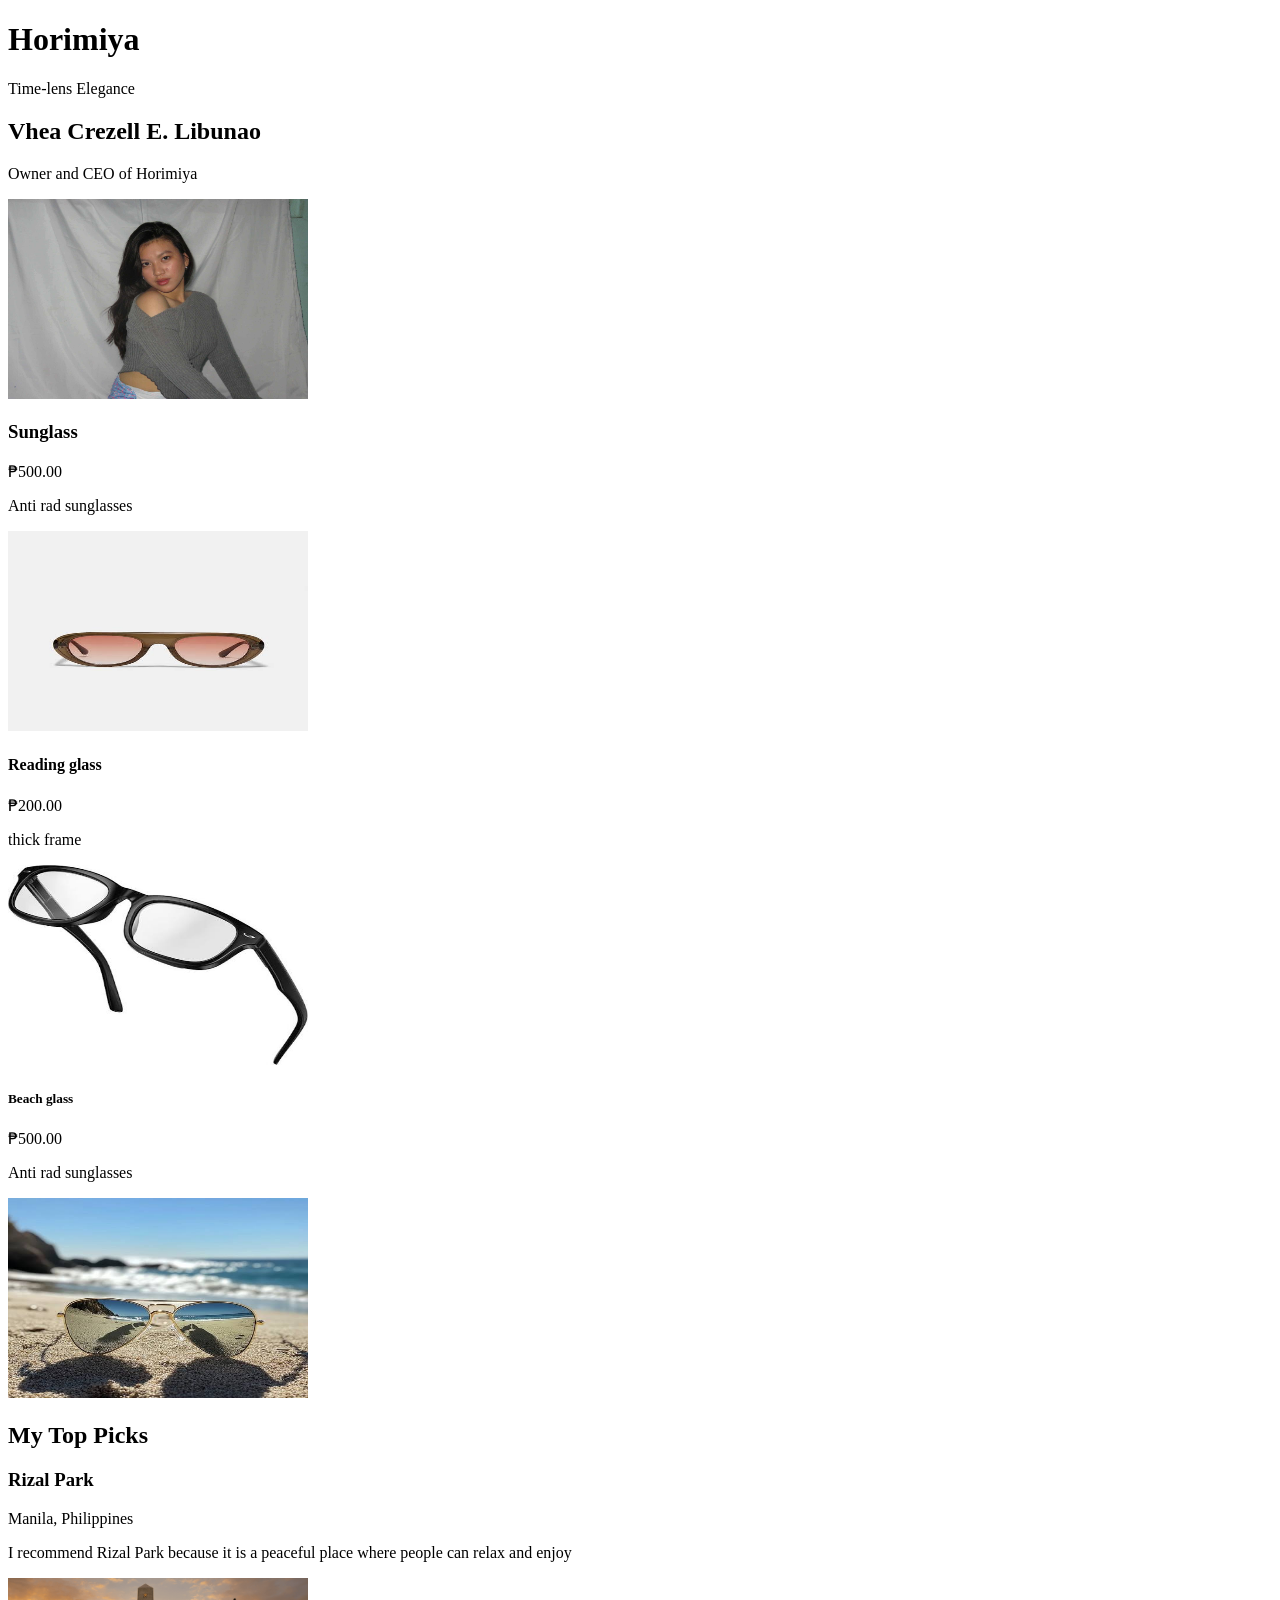
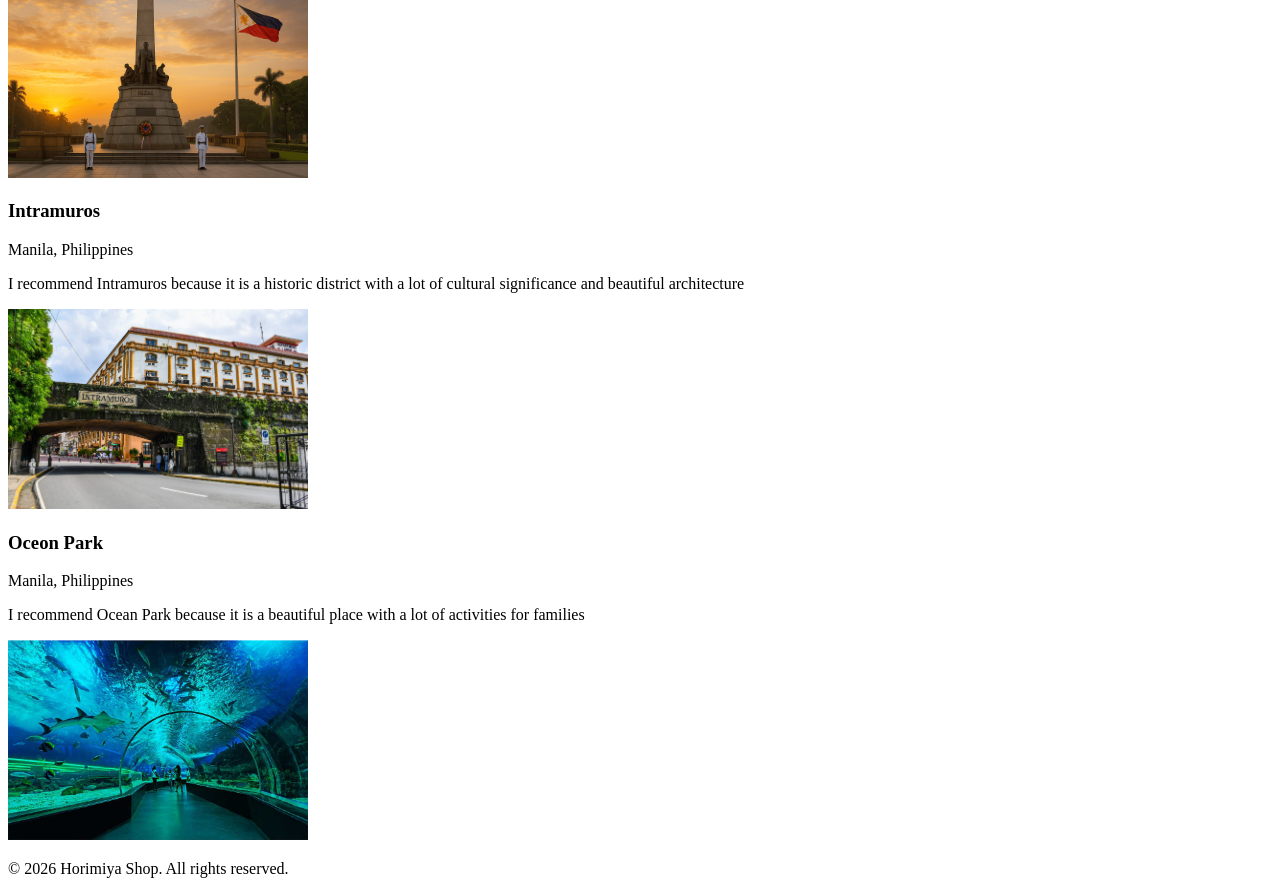
==== index.html @ c6d1206f "Add starter home page" ====
<!DOCTYPE html>
<html lang="en">
<head>
    <meta charset="UTF-8">
    <meta name="viewport" content="width=S, initial-scale=1.0">
    <title>Horimiya Shop</title>
</head>
<body>

<!----------Home---------->
<h1>Horimiya</h1>
<p>Time-lens Elegance</p>

<section>
    <h2>Vhea Crezell E. Libunao</h2>
    <p>Owner and CEO of Horimiya</p>
    <img src="VHEA.jfif" alt="Vhea Crezell E. Libunao" width="300" height="200">
</section>

<!----------Products---------->
<article>
    <h3>Sunglass</h3>
    <p>₱500.00</p>
    <p>Anti rad sunglasses</p>
    <img src="Resin round.jfif" alt="Sunglass" width="300" height="200">
</article>

<article>
    <h4>Reading glass</h4>
    <p>₱200.00</p>
    <p>thick frame</p>
    <img src="Zoom.jfif" alt="Sunglass" width="300" height="200">
</article>

<article>
    <h5>Beach glass</h5>
    <p>₱500.00</p>
    <p>Anti rad sunglasses</p>
    <img src="blue water.jfif" alt="Sunglass" width="300" height="200">
</article>

</body>
</html>

<!----------Recommended Places---------->
<h2>My Top Picks</h2>

<article>
    <h3>Rizal Park</h3>
    <p>Manila, Philippines</p>
    <p>I recommend Rizal Park because it is a peaceful place where people can relax and enjoy</p>
    <img src="rizal park.png" alt="Rizal Park in Manila" width="300" height="200">
 </article>

 <article>
    <h3>Intramuros</h3>
    <p>Manila, Philippines</p>
    <p>I recommend Intramuros because it is a historic district with a lot of cultural significance and beautiful architecture</p>
    <img src="intramuros.jpg" alt="Intramuros in Manila" width="300" height="200">

 </article>
    <h3>Oceon Park</h3>
     <p>Manila, Philippines</p>
     <p> I recommend Ocean Park because it is a beautiful place with a lot of activities for families</p>
     <img src="Manila-Ocean.jpg" alt="Oceon Park in Manila" width="300" height="200">

</article>


</main>


<footer>
    <p>&copy; 2026 Horimiya Shop. All rights reserved.</p>
</footer>
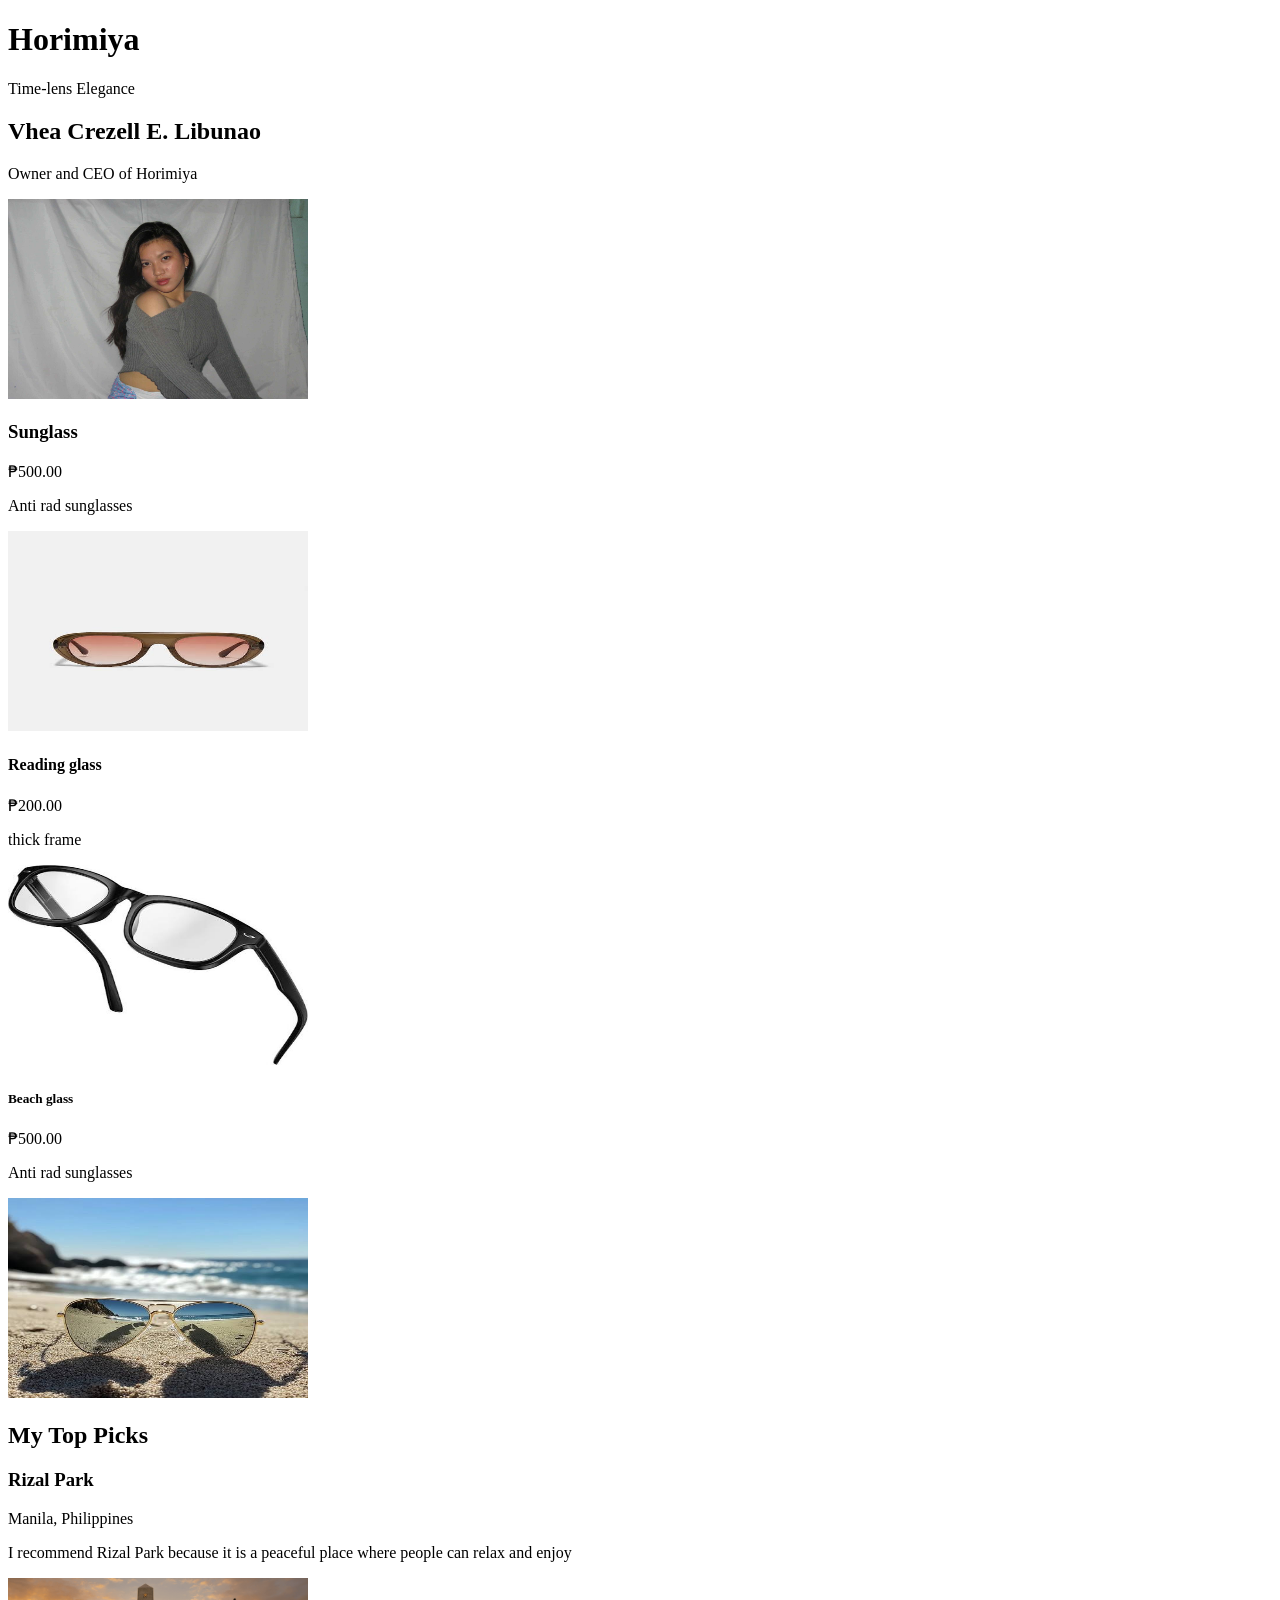
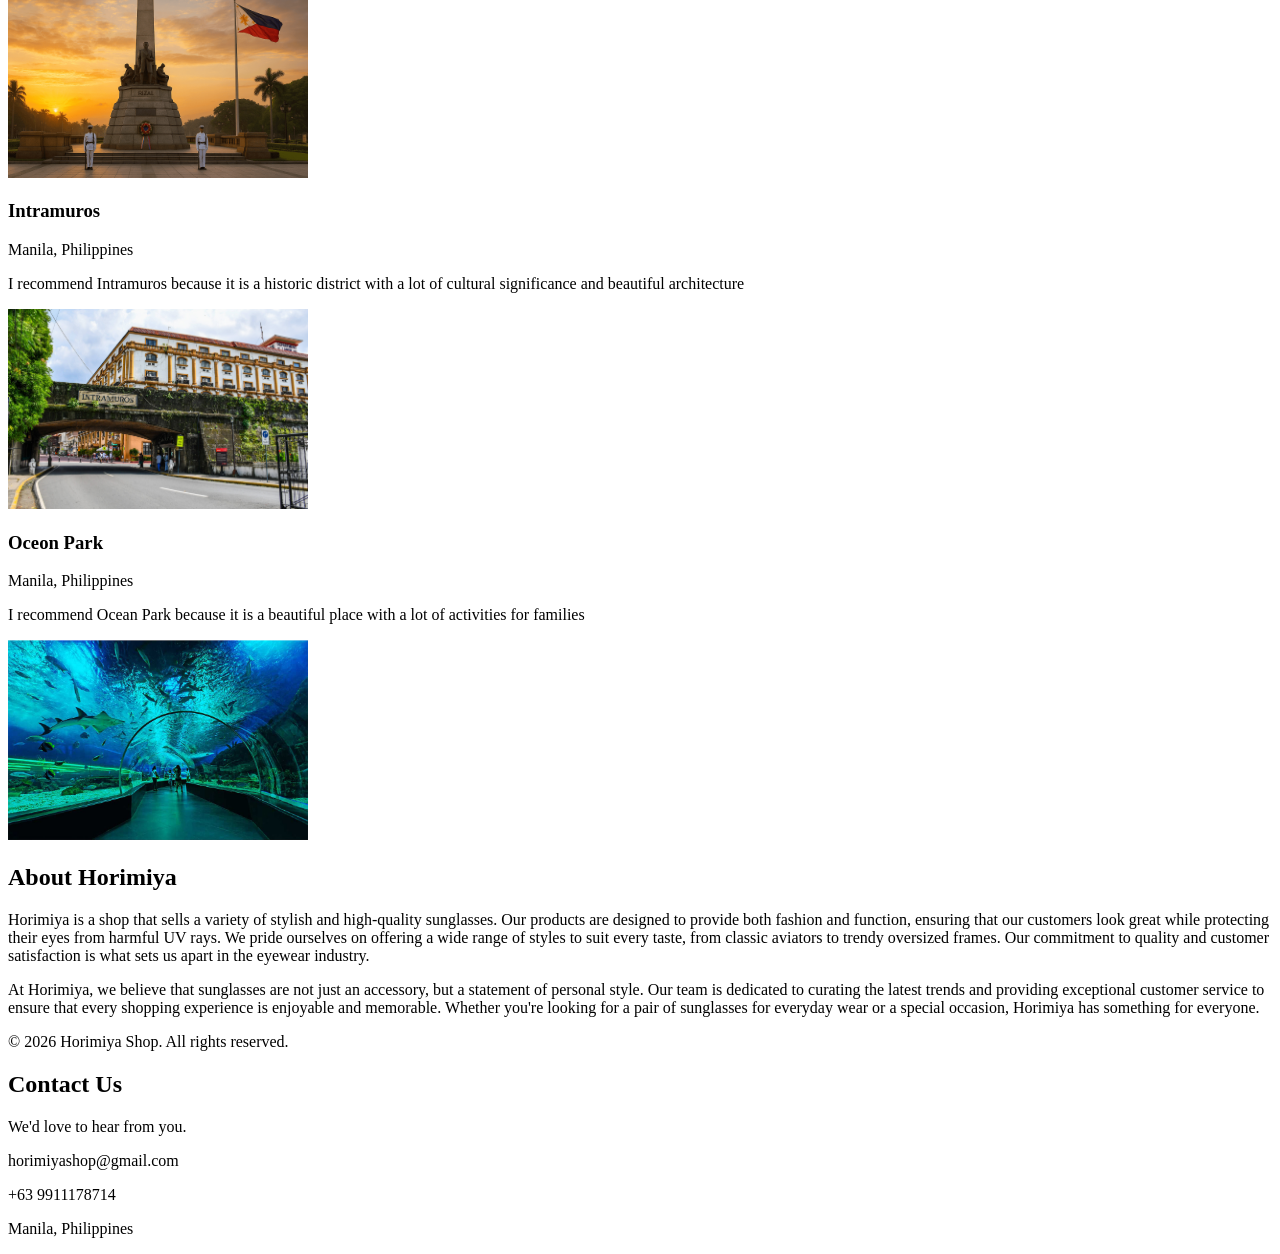
==== commit 18d96b31: "Add starter home page" ====
--- a/index.html
+++ b/index.html
@@ -42,7 +42,7 @@
 </body>
 </html>
 
-<!----------Recommended Places---------->
+ <!----------Recommended Places---------->
 <h2>My Top Picks</h2>
 
 <article>
@@ -63,13 +63,70 @@
      <p>Manila, Philippines</p>
      <p> I recommend Ocean Park because it is a beautiful place with a lot of activities for families</p>
      <img src="Manila-Ocean.jpg" alt="Oceon Park in Manila" width="300" height="200">
-
-</article>
+ </article>
 
 
-</main>
+</body>
+</html>
 
 
-<footer>
-    <p>&copy; 2026 Horimiya Shop. All rights reserved.</p>
-</footer>+<!---------Contact--------->
+ <h2>About Horimiya</h2>
+
+ <article>
+         
+         <p>
+              Horimiya is a shop that sells a variety of stylish and high-quality sunglasses. Our products are designed to provide both fashion and function, ensuring that our customers look great while protecting their eyes from harmful UV rays. 
+              We pride ourselves on offering a wide range of styles to suit every taste, from classic aviators to trendy oversized frames. Our commitment to quality and customer satisfaction is what sets us apart in the eyewear industry.
+         </p>
+
+          <p>
+                At Horimiya, we believe that sunglasses are not just an accessory, but a statement of personal style. 
+                Our team is dedicated to curating the latest trends and providing exceptional customer service to ensure that every shopping experience is enjoyable and memorable. 
+                Whether you're looking for a pair of sunglasses for everyday wear or a special occasion, Horimiya has something for everyone.
+          </p>
+            
+         </section>
+
+
+     </main>
+
+      <footer>
+          <p>&copy; 2026 Horimiya Shop. All rights reserved.</p>
+      </footer>
+
+</body>
+</html> 
+
+
+ <!---------Contact---------->
+ <section class="contact" id="contact">
+
+<h2>Contact Us</h2>
+
+<p>
+    We'd love to hear from you.
+</p>
+
+<div class="contact-info">
+
+    <p>
+        <i class="fa-solid fa-envelope"></i>
+        horimiyashop@gmail.com
+    </p>
+
+    <p>
+        <i class="fa-solid fa-phone"></i>
+        +63 9911178714
+    </p>
+
+    <p>
+        <i class="fa-solid fa-location-dot"></i>
+        Manila, Philippines
+    </p>
+
+</div>
+
+</section>
+
+      
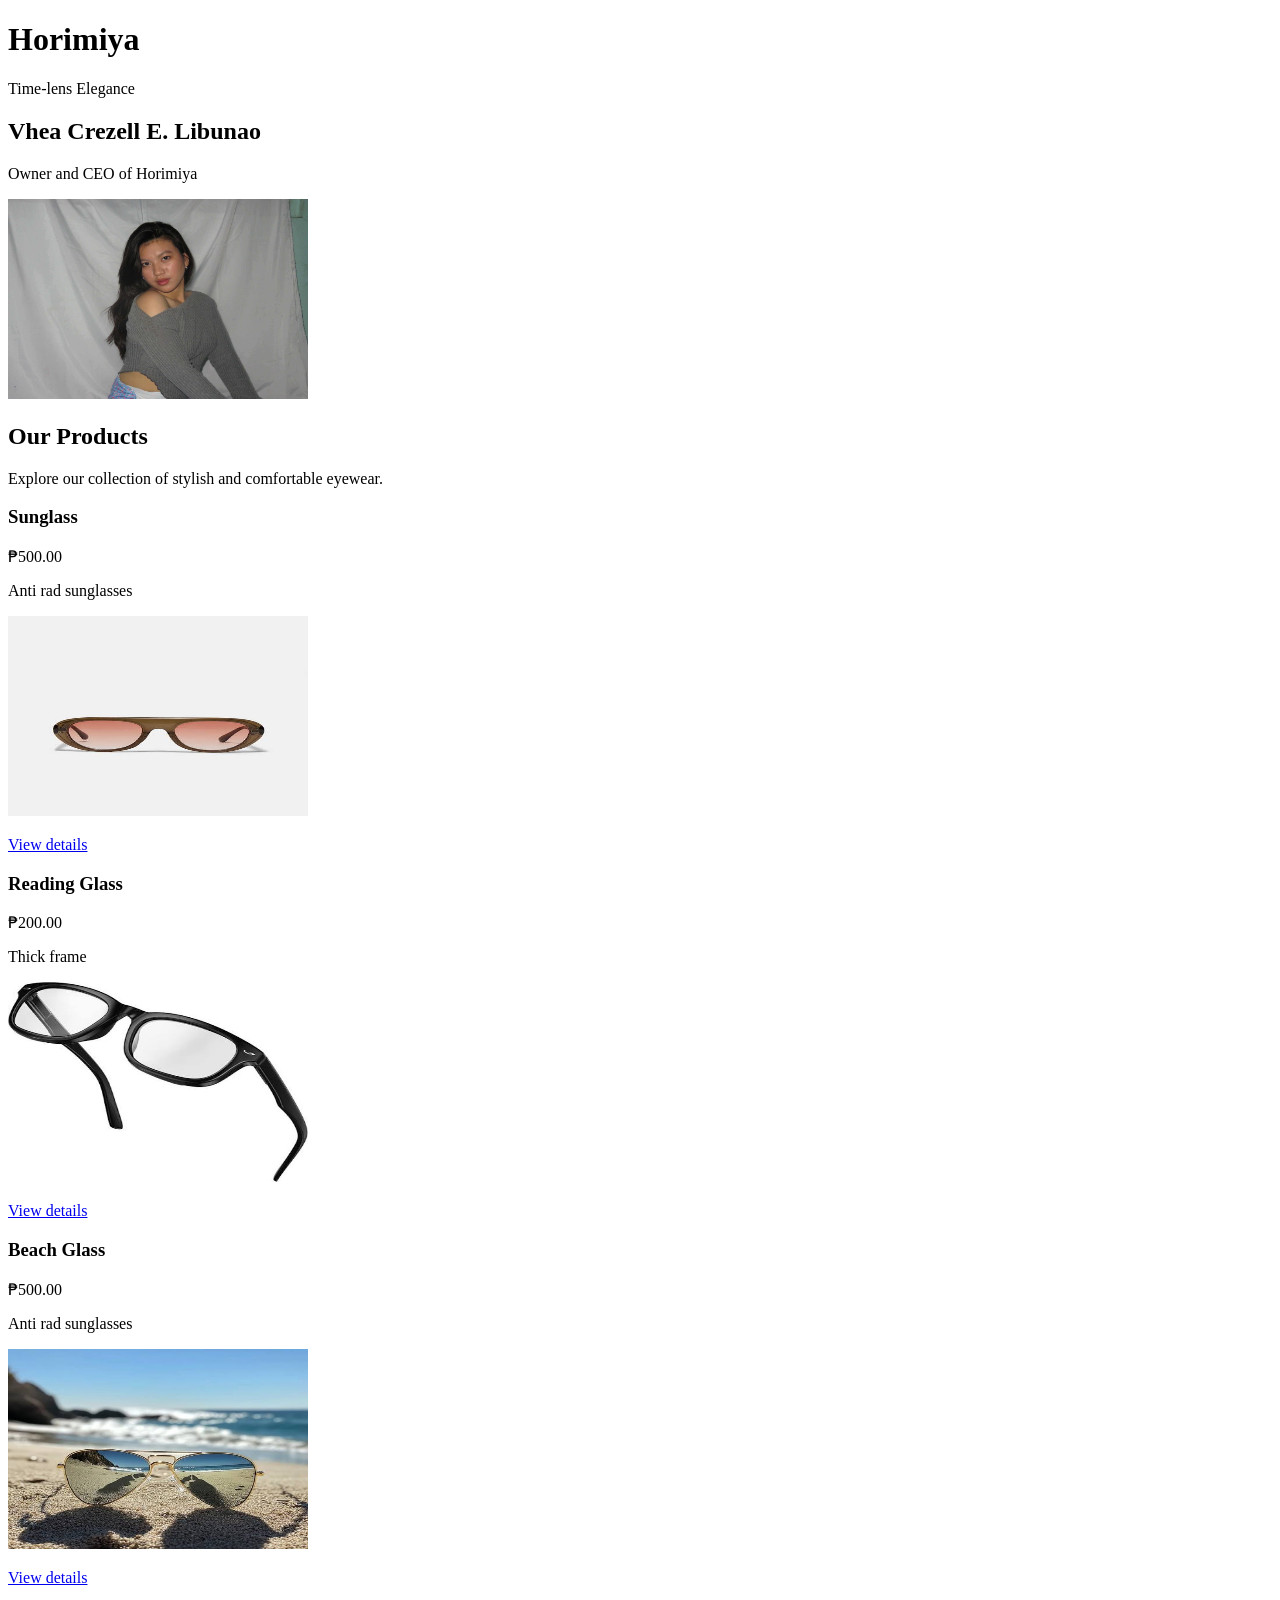
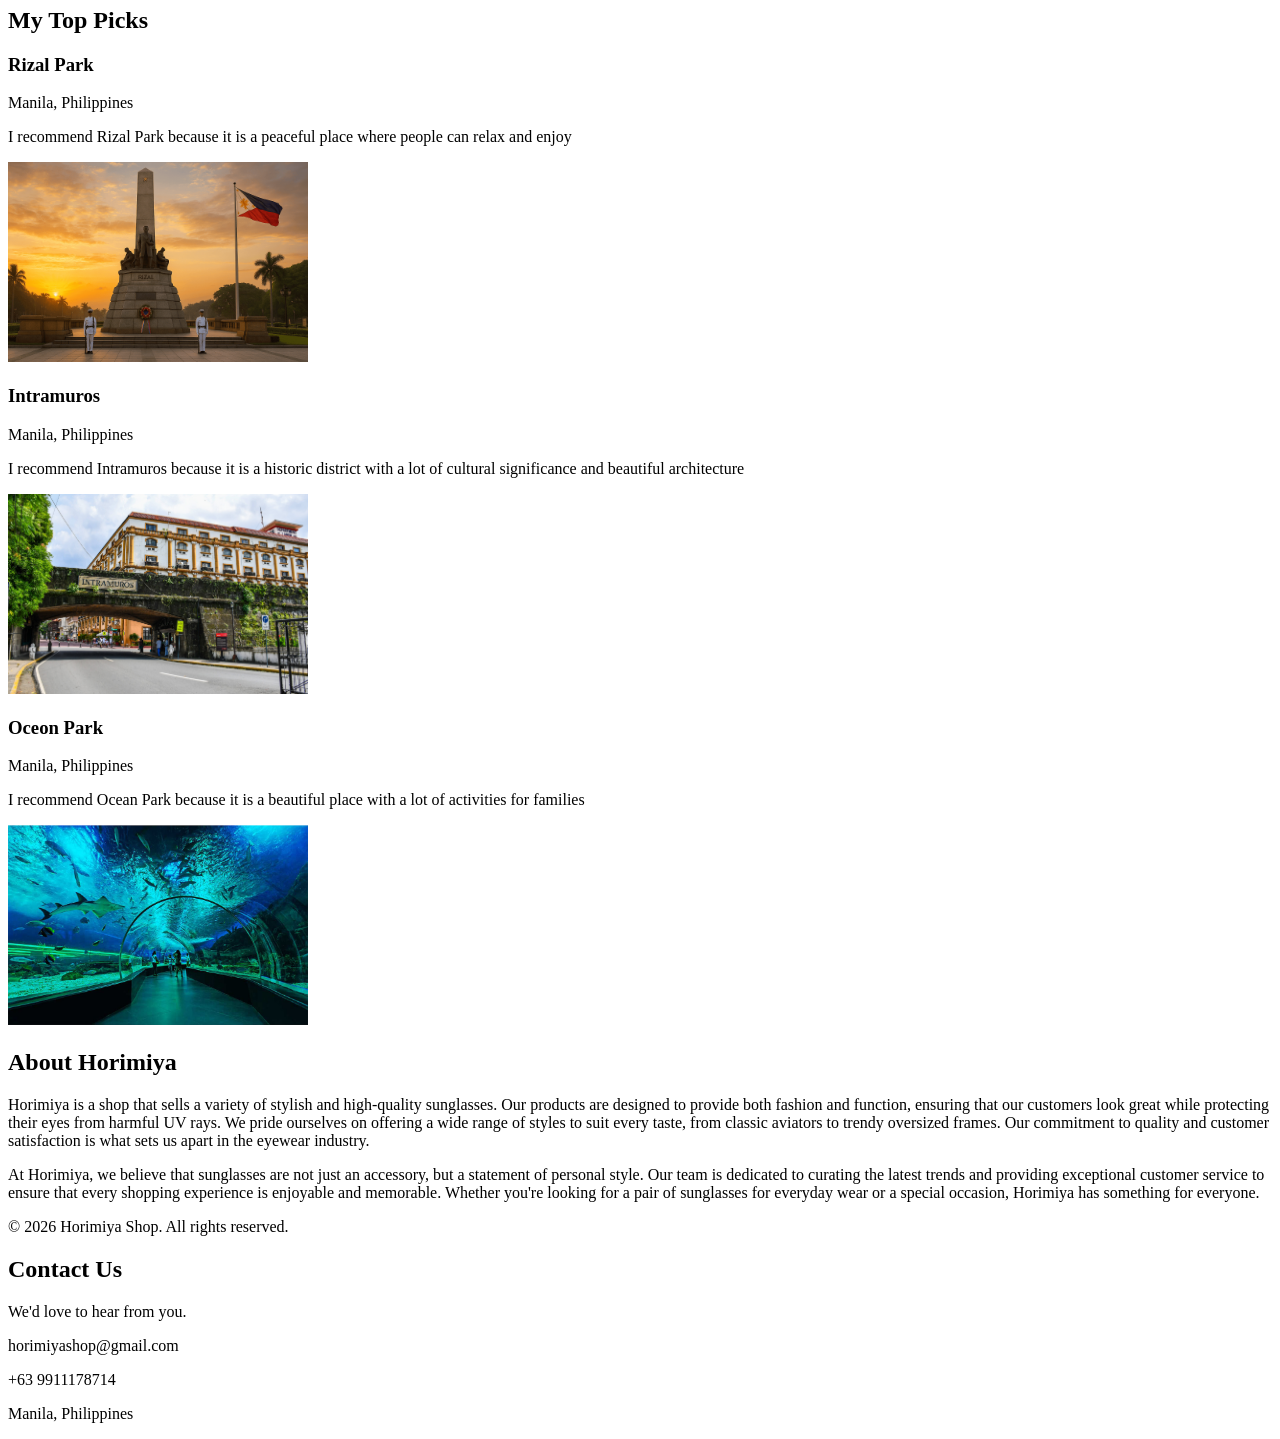
==== commit ab2b665e: "Add starter home page" ====
--- a/index.html
+++ b/index.html
@@ -17,30 +17,85 @@
     <img src="VHEA.jfif" alt="Vhea Crezell E. Libunao" width="300" height="200">
 </section>
 
-<!----------Products---------->
-<article>
-    <h3>Sunglass</h3>
-    <p>₱500.00</p>
-    <p>Anti rad sunglasses</p>
-    <img src="Resin round.jfif" alt="Sunglass" width="300" height="200">
-</article>
+<!---------- Products ---------->
+<section>
 
-<article>
-    <h4>Reading glass</h4>
-    <p>₱200.00</p>
-    <p>thick frame</p>
-    <img src="Zoom.jfif" alt="Sunglass" width="300" height="200">
-</article>
+    <h2>Our Products</h2>
 
-<article>
-    <h5>Beach glass</h5>
-    <p>₱500.00</p>
-    <p>Anti rad sunglasses</p>
-    <img src="blue water.jfif" alt="Sunglass" width="300" height="200">
-</article>
+    <p>
+        Explore our collection of stylish and comfortable eyewear.
+    </p>
 
-</body>
-</html>
+
+    <!---------- Sunglass ---------->
+    <article>
+
+        <h3>Sunglass</h3>
+
+        <p>₱500.00</p>
+
+        <p>
+            Anti rad sunglasses
+        </p>
+
+        <img src="Resin round.jfif"
+             alt="Sunglass"
+             width="300"
+             height="200">
+
+        <p>
+            <a href="products/sunglass.html">View details</a>
+        </p>
+
+    </article>
+
+
+    <!---------- Reading Glass ---------->
+    <article>
+
+        <h3>Reading Glass</h3>
+
+        <p>₱200.00</p>
+
+        <p>
+            Thick frame
+        </p>
+
+        <img src="Zoom.jfif"
+             alt="Reading glass"
+             width="300"
+             height="200">
+
+        <p>
+            <a href="products/reading-glass.html">View details</a>
+        </p>
+
+    </article>
+
+
+    <!---------- Beach Glass ---------->
+    <article>
+
+        <h3>Beach Glass</h3>
+
+        <p>₱500.00</p>
+
+        <p>
+            Anti rad sunglasses
+        </p>
+
+        <img src="blue water.jfif"
+             alt="Beach glass"
+             width="300"
+             height="200">
+
+        <p>
+            <a href="products/beach-glass.html">View details</a>
+        </p>
+
+    </article>
+
+</section>
 
  <!----------Recommended Places---------->
 <h2>My Top Picks</h2>
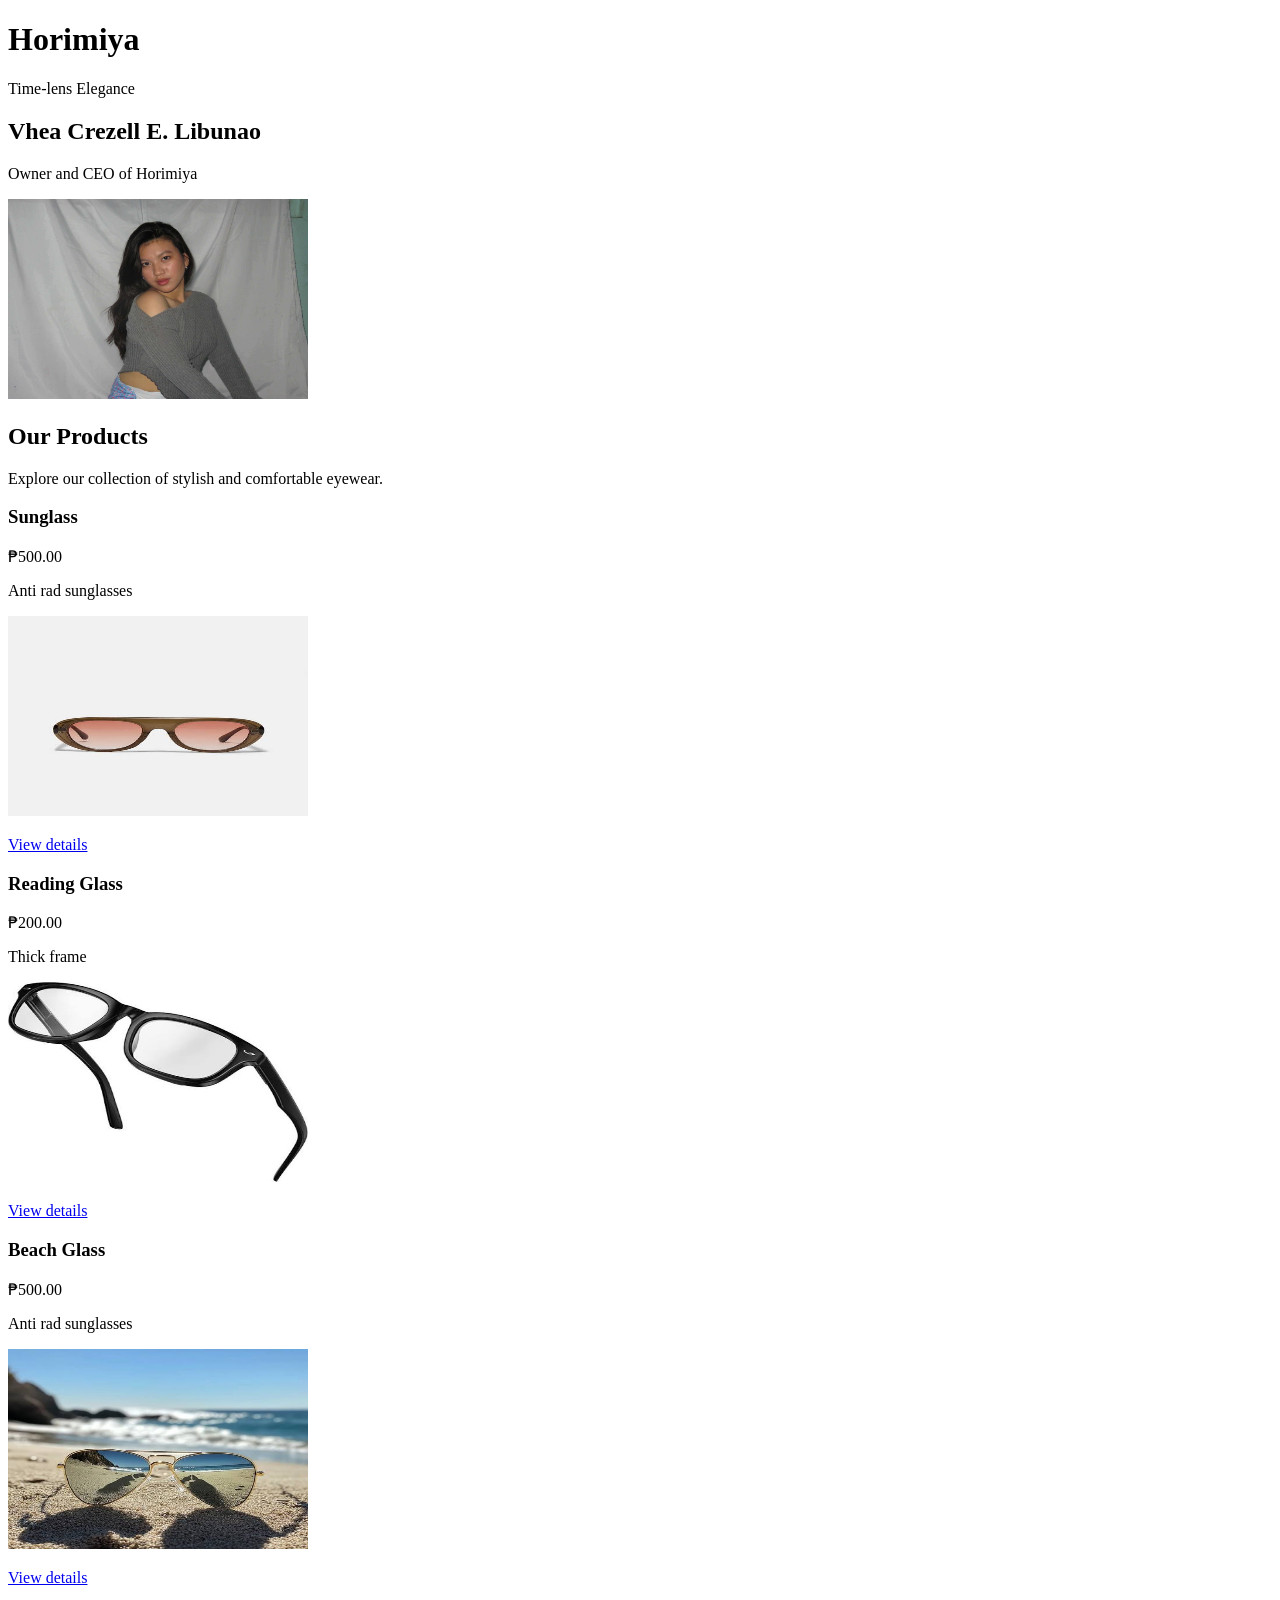
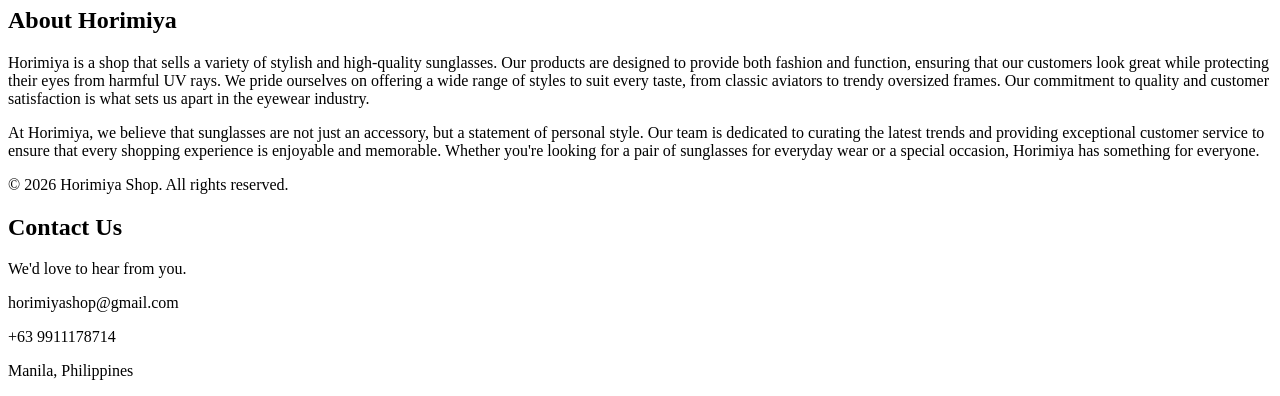
==== commit d2d276d5: "Add starter home page" ====
--- a/index.html
+++ b/index.html
@@ -97,34 +97,6 @@
 
 </section>
 
- <!----------Recommended Places---------->
-<h2>My Top Picks</h2>
-
-<article>
-    <h3>Rizal Park</h3>
-    <p>Manila, Philippines</p>
-    <p>I recommend Rizal Park because it is a peaceful place where people can relax and enjoy</p>
-    <img src="rizal park.png" alt="Rizal Park in Manila" width="300" height="200">
- </article>
-
- <article>
-    <h3>Intramuros</h3>
-    <p>Manila, Philippines</p>
-    <p>I recommend Intramuros because it is a historic district with a lot of cultural significance and beautiful architecture</p>
-    <img src="intramuros.jpg" alt="Intramuros in Manila" width="300" height="200">
-
- </article>
-    <h3>Oceon Park</h3>
-     <p>Manila, Philippines</p>
-     <p> I recommend Ocean Park because it is a beautiful place with a lot of activities for families</p>
-     <img src="Manila-Ocean.jpg" alt="Oceon Park in Manila" width="300" height="200">
- </article>
-
-
-</body>
-</html>
-
-
 <!---------Contact--------->
  <h2>About Horimiya</h2>
 
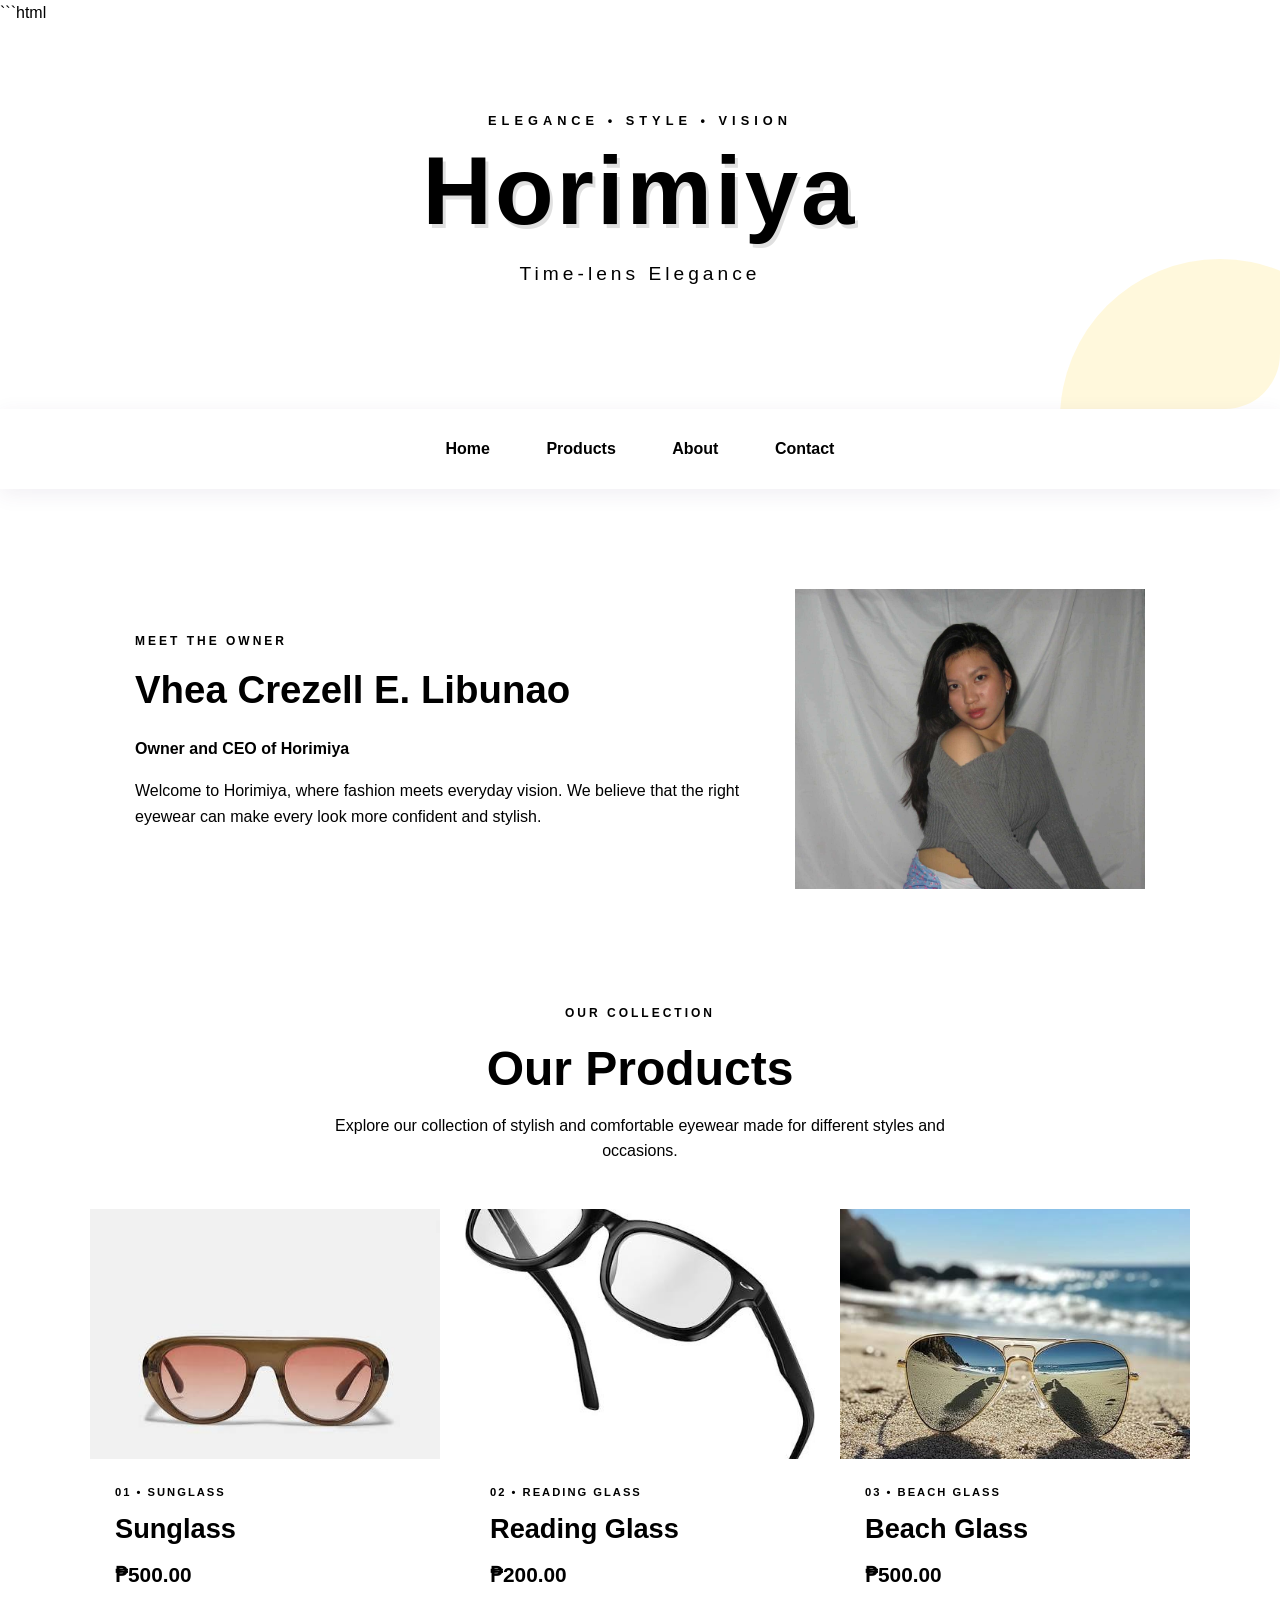
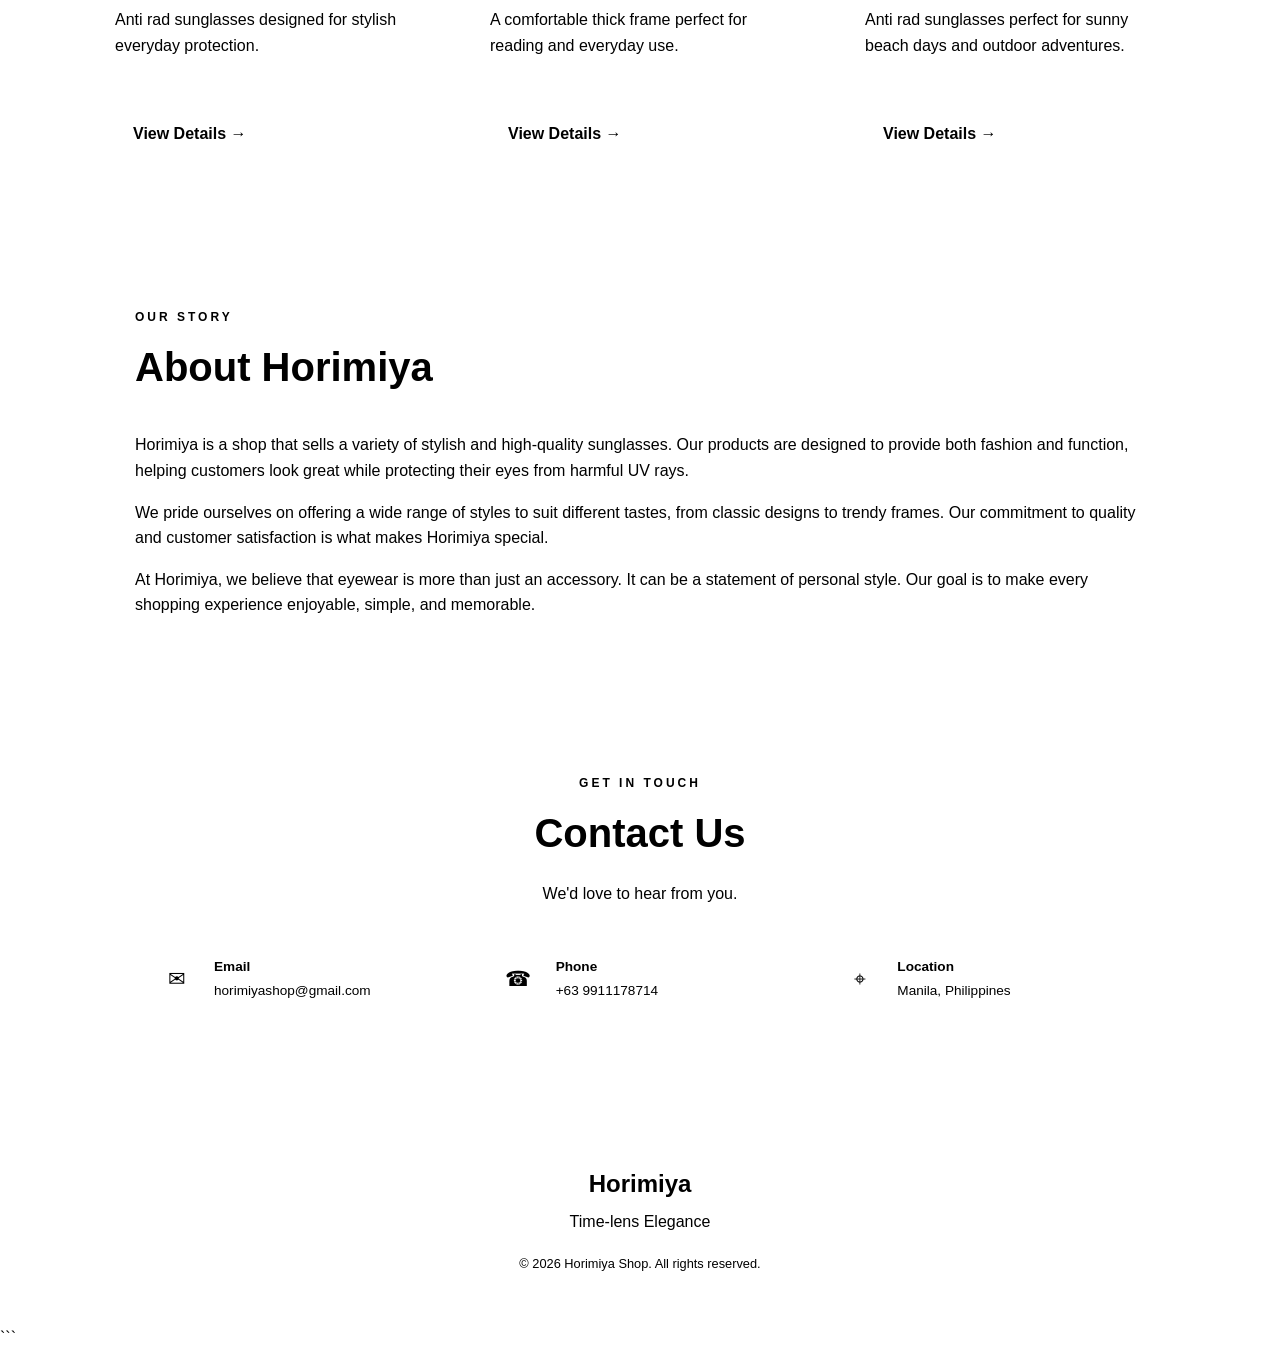
==== commit 86fd0277: "Add starter home page" ====
--- a/index.html
+++ b/index.html
@@ -1,159 +1,346 @@
+```html
 <!DOCTYPE html>
 <html lang="en">
+
 <head>
     <meta charset="UTF-8">
-    <meta name="viewport" content="width=S, initial-scale=1.0">
+    <meta name="viewport" content="width=device-width, initial-scale=1.0">
     <title>Horimiya Shop</title>
+
+    <!-- Link to stylesheet -->
+    <link rel="stylesheet" href="style.css">
 </head>
+
 <body>
 
-<!----------Home---------->
-<h1>Horimiya</h1>
-<p>Time-lens Elegance</p>
-
-<section>
-    <h2>Vhea Crezell E. Libunao</h2>
-    <p>Owner and CEO of Horimiya</p>
-    <img src="VHEA.jfif" alt="Vhea Crezell E. Libunao" width="300" height="200">
-</section>
-
-<!---------- Products ---------->
-<section>
-
-    <h2>Our Products</h2>
-
-    <p>
-        Explore our collection of stylish and comfortable eyewear.
-    </p>
-
-
-    <!---------- Sunglass ---------->
-    <article>
-
-        <h3>Sunglass</h3>
-
-        <p>₱500.00</p>
+    <!-- ==================== HEADER ==================== -->
+
+    <header>
+        <p class="eyebrow">ELEGANCE • STYLE • VISION</p>
+
+        <h1>Horimiya</h1>
+
+        <p class="tagline">Time-lens Elegance</p>
+    </header>
+
+
+    <!-- ==================== NAVIGATION ==================== -->
+
+    <nav>
+        <ul>
+            <li>
+                <a href="index.html">Home</a>
+            </li>
+
+            <li>
+                <a href="#products">Products</a>
+            </li>
+
+            <li>
+                <a href="#about">About</a>
+            </li>
+
+            <li>
+                <a href="#contact">Contact</a>
+            </li>
+        </ul>
+    </nav>
+
+
+    <!-- ==================== MAIN ==================== -->
+
+    <main>
+
+        <!-- ==================== OWNER ==================== -->
+
+        <section class="owner">
+
+            <div class="owner-text">
+
+                <p class="section-label">
+                    MEET THE OWNER
+                </p>
+
+                <h2>
+                    Vhea Crezell E. Libunao
+                </h2>
+
+                <p class="owner-role">
+                    Owner and CEO of Horimiya
+                </p>
+
+                <p>
+                    Welcome to Horimiya, where fashion meets
+                    everyday vision. We believe that the right
+                    eyewear can make every look more confident
+                    and stylish.
+                </p>
+
+            </div>
+
+            <div class="owner-image">
+                <img
+                    src="VHEA.jfif"
+                    alt="Vhea Crezell E. Libunao"
+                >
+            </div>
+
+        </section>
+
+
+        <!-- ==================== PRODUCTS ==================== -->
+
+        <section id="products" class="products-section">
+
+            <p class="section-label center">
+                OUR COLLECTION
+            </p>
+
+            <h2 class="section-title">
+                Our Products
+            </h2>
+
+            <p class="section-description">
+                Explore our collection of stylish and comfortable
+                eyewear made for different styles and occasions.
+            </p>
+
+
+            <div class="product-grid">
+
+
+                <!-- ==================== SUNGLASS ==================== -->
+
+                <article class="product-card">
+
+                    <div class="product-image">
+                        <img
+                            src="Resin round.jfif"
+                            alt="Sunglass"
+                        >
+                    </div>
+
+                    <div class="product-info">
+
+                        <p class="product-type">
+                            01 • SUNGLASS
+                        </p>
+
+                        <h3>Sunglass</h3>
+
+                        <p class="price">
+                            ₱500.00
+                        </p>
+
+                        <p class="description">
+                            Anti rad sunglasses designed for
+                            stylish everyday protection.
+                        </p>
+
+                        <a
+                            class="details-button"
+                            href="products/sunglass.html"
+                        >
+                            View Details →
+                        </a>
+
+                    </div>
+
+                </article>
+
+
+                <!-- ==================== READING GLASS ==================== -->
+
+                <article class="product-card">
+
+                    <div class="product-image">
+                        <img
+                            src="Zoom.jfif"
+                            alt="Reading glass"
+                        >
+                    </div>
+
+                    <div class="product-info">
+
+                        <p class="product-type">
+                            02 • READING GLASS
+                        </p>
+
+                        <h3>Reading Glass</h3>
+
+                        <p class="price">
+                            ₱200.00
+                        </p>
+
+                        <p class="description">
+                            A comfortable thick frame perfect
+                            for reading and everyday use.
+                        </p>
+
+                        <a
+                            class="details-button"
+                            href="products/reading-glass.html"
+                        >
+                            View Details →
+                        </a>
+
+                    </div>
+
+                </article>
+
+
+                <!-- ==================== BEACH GLASS ==================== -->
+
+                <article class="product-card">
+
+                    <div class="product-image">
+                        <img
+                            src="blue water.jfif"
+                            alt="Beach glass"
+                        >
+                    </div>
+
+                    <div class="product-info">
+
+                        <p class="product-type">
+                            03 • BEACH GLASS
+                        </p>
+
+                        <h3>Beach Glass</h3>
+
+                        <p class="price">
+                            ₱500.00
+                        </p>
+
+                        <p class="description">
+                            Anti rad sunglasses perfect for
+                            sunny beach days and outdoor adventures.
+                        </p>
+
+                        <a
+                            class="details-button"
+                            href="products/beach-glass.html"
+                        >
+                            View Details →
+                        </a>
+
+                    </div>
+
+                </article>
+
+            </div>
+
+        </section>
+
+
+        <!-- ==================== ABOUT ==================== -->
+
+        <section id="about" class="about-section">
+
+            <p class="section-label">
+                OUR STORY
+            </p>
+
+            <h2>About Horimiya</h2>
+
+            <p>
+                Horimiya is a shop that sells a variety of
+                stylish and high-quality sunglasses. Our products
+                are designed to provide both fashion and function,
+                helping customers look great while protecting
+                their eyes from harmful UV rays.
+            </p>
+
+            <p>
+                We pride ourselves on offering a wide range of
+                styles to suit different tastes, from classic
+                designs to trendy frames. Our commitment to
+                quality and customer satisfaction is what makes
+                Horimiya special.
+            </p>
+
+            <p>
+                At Horimiya, we believe that eyewear is more than
+                just an accessory. It can be a statement of
+                personal style. Our goal is to make every shopping
+                experience enjoyable, simple, and memorable.
+            </p>
+
+        </section>
+
+
+        <!-- ==================== CONTACT ==================== -->
+
+        <section
+            class="contact-section"
+            id="contact"
+        >
+
+            <p class="section-label center">
+                GET IN TOUCH
+            </p>
+
+            <h2>Contact Us</h2>
+
+            <p class="contact-intro">
+                We'd love to hear from you.
+            </p>
+
+
+            <div class="contact-info">
+
+                <div class="contact-item">
+                    <span>✉</span>
+
+                    <div>
+                        <strong>Email</strong>
+                        <p>horimiyashop@gmail.com</p>
+                    </div>
+                </div>
+
+
+                <div class="contact-item">
+                    <span>☎</span>
+
+                    <div>
+                        <strong>Phone</strong>
+                        <p>+63 9911178714</p>
+                    </div>
+                </div>
+
+
+                <div class="contact-item">
+                    <span>⌖</span>
+
+                    <div>
+                        <strong>Location</strong>
+                        <p>Manila, Philippines</p>
+                    </div>
+                </div>
+
+            </div>
+
+        </section>
+
+    </main>
+
+
+    <!-- ==================== FOOTER ==================== -->
+
+    <footer>
+
+        <h2>Horimiya</h2>
 
         <p>
-            Anti rad sunglasses
+            Time-lens Elegance
         </p>
 
-        <img src="Resin round.jfif"
-             alt="Sunglass"
-             width="300"
-             height="200">
-
-        <p>
-            <a href="products/sunglass.html">View details</a>
+        <p class="copyright">
+            © 2026 Horimiya Shop. All rights reserved.
         </p>
 
-    </article>
-
-
-    <!---------- Reading Glass ---------->
-    <article>
-
-        <h3>Reading Glass</h3>
-
-        <p>₱200.00</p>
-
-        <p>
-            Thick frame
-        </p>
-
-        <img src="Zoom.jfif"
-             alt="Reading glass"
-             width="300"
-             height="200">
-
-        <p>
-            <a href="products/reading-glass.html">View details</a>
-        </p>
-
-    </article>
-
-
-    <!---------- Beach Glass ---------->
-    <article>
-
-        <h3>Beach Glass</h3>
-
-        <p>₱500.00</p>
-
-        <p>
-            Anti rad sunglasses
-        </p>
-
-        <img src="blue water.jfif"
-             alt="Beach glass"
-             width="300"
-             height="200">
-
-        <p>
-            <a href="products/beach-glass.html">View details</a>
-        </p>
-
-    </article>
-
-</section>
-
-<!---------Contact--------->
- <h2>About Horimiya</h2>
-
- <article>
-         
-         <p>
-              Horimiya is a shop that sells a variety of stylish and high-quality sunglasses. Our products are designed to provide both fashion and function, ensuring that our customers look great while protecting their eyes from harmful UV rays. 
-              We pride ourselves on offering a wide range of styles to suit every taste, from classic aviators to trendy oversized frames. Our commitment to quality and customer satisfaction is what sets us apart in the eyewear industry.
-         </p>
-
-          <p>
-                At Horimiya, we believe that sunglasses are not just an accessory, but a statement of personal style. 
-                Our team is dedicated to curating the latest trends and providing exceptional customer service to ensure that every shopping experience is enjoyable and memorable. 
-                Whether you're looking for a pair of sunglasses for everyday wear or a special occasion, Horimiya has something for everyone.
-          </p>
-            
-         </section>
-
-
-     </main>
-
-      <footer>
-          <p>&copy; 2026 Horimiya Shop. All rights reserved.</p>
-      </footer>
+    </footer>
 
 </body>
-</html> 
-
-
- <!---------Contact---------->
- <section class="contact" id="contact">
-
-<h2>Contact Us</h2>
-
-<p>
-    We'd love to hear from you.
-</p>
-
-<div class="contact-info">
-
-    <p>
-        <i class="fa-solid fa-envelope"></i>
-        horimiyashop@gmail.com
-    </p>
-
-    <p>
-        <i class="fa-solid fa-phone"></i>
-        +63 9911178714
-    </p>
-
-    <p>
-        <i class="fa-solid fa-location-dot"></i>
-        Manila, Philippines
-    </p>
-
-</div>
-
-</section>
-
-      +</html>
+```
--- a/style.css
+++ b/style.css
@@ -0,0 +1,765 @@
+```css
+/* =====================================================
+   1. VARIABLES
+   ===================================================== */
+
+:root {
+    --brand-color: #8b5cf6;
+    --dark-ink: #241b35;
+    --muted-grey: #746d80;
+    --light-background: #faf7ff;
+
+    --pink: #ec4899;
+    --purple: #8b5cf6;
+    --blue: #38bdf8;
+    --yellow: #facc15;
+    --white: #ffffff;
+
+    --border-color: #eadff7;
+
+    --card-shadow: 0 15px 35px rgba(71, 45, 105, 0.12);
+    --soft-shadow: 0 8px 20px rgba(71, 45, 105, 0.08);
+
+    --large-radius: 28px;
+    --medium-radius: 18px;
+}
+
+
+/* =====================================================
+   2. BASE STYLES
+   ===================================================== */
+
+* {
+    box-sizing: border-box;
+}
+
+html {
+    scroll-behavior: smooth;
+}
+
+body {
+    margin: 0;
+
+    font-family:
+        "Segoe UI",
+        Arial,
+        sans-serif;
+
+    line-height: 1.6;
+
+    color: var(--dark-ink);
+
+    background-color: var(--light-background);
+}
+
+
+/* =====================================================
+   3. HEADER
+   ===================================================== */
+
+header {
+    position: relative;
+
+    overflow: hidden;
+
+    text-align: center;
+
+    color: var(--white);
+
+    padding: 85px 20px 100px;
+
+    background:
+        linear-gradient(
+            135deg,
+            var(--brand-color),
+            var(--pink),
+            var(--blue)
+        );
+
+    border-bottom-left-radius: 55px;
+    border-bottom-right-radius: 55px;
+
+    box-shadow: var(--card-shadow);
+}
+
+
+/* Decorative circle */
+
+header::before {
+    content: "";
+
+    position: absolute;
+
+    width: 280px;
+    height: 280px;
+
+    border-radius: 50%;
+
+    background-color: rgba(255, 255, 255, 0.12);
+
+    top: -140px;
+    left: -70px;
+}
+
+header::after {
+    content: "";
+
+    position: absolute;
+
+    width: 320px;
+    height: 320px;
+
+    border-radius: 50%;
+
+    background-color: rgba(250, 204, 21, 0.15);
+
+    right: -100px;
+    bottom: -170px;
+}
+
+.eyebrow {
+    position: relative;
+    z-index: 1;
+
+    margin: 0 0 12px;
+
+    font-size: 0.8rem;
+
+    font-weight: bold;
+
+    letter-spacing: 5px;
+}
+
+header h1 {
+    position: relative;
+    z-index: 1;
+
+    margin: 0;
+
+    font-size: clamp(3rem, 8vw, 6rem);
+
+    line-height: 1;
+
+    letter-spacing: 3px;
+
+    text-shadow:
+        3px 4px 0 rgba(0, 0, 0, 0.12);
+}
+
+.tagline {
+    position: relative;
+    z-index: 1;
+
+    margin-top: 20px;
+
+    font-size: 1.2rem;
+
+    letter-spacing: 4px;
+}
+
+
+/* =====================================================
+   4. NAVIGATION
+   ===================================================== */
+
+nav {
+    position: sticky;
+
+    top: 0;
+
+    z-index: 100;
+
+    padding: 14px;
+
+    text-align: center;
+
+    background-color: var(--white);
+
+    box-shadow:
+        0 5px 20px rgba(71, 45, 105, 0.08);
+}
+
+nav ul {
+    list-style: none;
+
+    padding: 0;
+
+    margin: 0;
+}
+
+nav li {
+    display: inline-block;
+
+    margin: 4px 6px;
+}
+
+nav a {
+    display: inline-block;
+
+    padding: 9px 20px;
+
+    color: var(--dark-ink);
+
+    text-decoration: none;
+
+    font-weight: bold;
+
+    border-radius: 30px;
+
+    transition:
+        background-color 0.3s ease,
+        color 0.3s ease,
+        transform 0.3s ease;
+}
+
+nav a:hover {
+    color: var(--white);
+
+    background-color: var(--brand-color);
+
+    transform: translateY(-2px);
+}
+
+
+/* =====================================================
+   5. MAIN
+   ===================================================== */
+
+main {
+    width: min(1100px, 92%);
+
+    margin: 55px auto;
+}
+
+
+/* =====================================================
+   6. OWNER SECTION
+   ===================================================== */
+
+.owner {
+    display: grid;
+
+    grid-template-columns: 1fr 350px;
+
+    gap: 45px;
+
+    align-items: center;
+
+    padding: 45px;
+
+    margin-bottom: 60px;
+
+    background-color: var(--white);
+
+    border-radius: var(--large-radius);
+
+    box-shadow: var(--card-shadow);
+}
+
+.section-label {
+    margin: 0 0 8px;
+
+    color: var(--pink);
+
+    font-size: 0.75rem;
+
+    font-weight: bold;
+
+    letter-spacing: 3px;
+}
+
+.owner h2 {
+    margin: 5px 0;
+
+    color: var(--brand-color);
+
+    font-size: 2.4rem;
+}
+
+.owner-role {
+    color: var(--pink) !important;
+
+    font-weight: bold;
+}
+
+.owner-text p {
+    color: var(--muted-grey);
+}
+
+.owner-image img {
+    width: 100%;
+
+    height: 300px;
+
+    object-fit: cover;
+
+    display: block;
+
+    border-radius: var(--large-radius);
+
+    box-shadow: var(--soft-shadow);
+}
+
+
+/* =====================================================
+   7. PRODUCTS SECTION
+   ===================================================== */
+
+.products-section {
+    padding: 10px 0 40px;
+}
+
+.center {
+    text-align: center;
+}
+
+.section-title {
+    margin: 5px 0;
+
+    text-align: center;
+
+    color: var(--dark-ink);
+
+    font-size: 3rem;
+}
+
+.section-description {
+    max-width: 650px;
+
+    margin: 0 auto 45px;
+
+    text-align: center;
+
+    color: var(--muted-grey);
+}
+
+
+/* =====================================================
+   8. PRODUCT CARDS
+   ===================================================== */
+
+.product-grid {
+    display: grid;
+
+    grid-template-columns:
+        repeat(3, 1fr);
+
+    gap: 25px;
+}
+
+.product-card {
+    overflow: hidden;
+
+    background-color: var(--white);
+
+    border: 1px solid var(--border-color);
+
+    border-radius: var(--large-radius);
+
+    box-shadow: var(--card-shadow);
+
+    transition:
+        transform 0.3s ease,
+        box-shadow 0.3s ease;
+}
+
+.product-card:hover {
+    transform: translateY(-10px);
+
+    box-shadow:
+        0 22px 45px rgba(71, 45, 105, 0.18);
+}
+
+
+/* =====================================================
+   9. PRODUCT IMAGES
+   ===================================================== */
+
+.product-image {
+    overflow: hidden;
+
+    height: 250px;
+
+    background-color: #f3eaff;
+}
+
+.product-image img {
+    width: 100%;
+
+    height: 100%;
+
+    object-fit: cover;
+
+    display: block;
+
+    transition: transform 0.5s ease;
+}
+
+.product-card:hover .product-image img {
+    transform: scale(1.08);
+}
+
+
+/* =====================================================
+   10. PRODUCT INFORMATION
+   ===================================================== */
+
+.product-info {
+    padding: 25px;
+}
+
+.product-type {
+    margin: 0;
+
+    color: var(--pink);
+
+    font-size: 0.7rem;
+
+    font-weight: bold;
+
+    letter-spacing: 2px;
+}
+
+.product-info h3 {
+    margin: 5px 0;
+
+    color: var(--dark-ink);
+
+    font-size: 1.7rem;
+}
+
+.price {
+    margin: 8px 0;
+
+    color: var(--brand-color) !important;
+
+    font-size: 1.3rem;
+
+    font-weight: bold;
+}
+
+.description {
+    min-height: 75px;
+
+    color: var(--muted-grey);
+}
+
+
+/* =====================================================
+   11. VIEW DETAILS BUTTON
+   ===================================================== */
+
+.details-button {
+    display: inline-block;
+
+    margin-top: 12px;
+
+    padding: 11px 18px;
+
+    color: var(--white);
+
+    background:
+        linear-gradient(
+            135deg,
+            var(--brand-color),
+            var(--pink)
+        );
+
+    text-decoration: none;
+
+    font-weight: bold;
+
+    border-radius: 25px;
+
+    transition:
+        transform 0.3s ease,
+        box-shadow 0.3s ease;
+}
+
+.details-button:hover {
+    transform: translateY(-3px);
+
+    box-shadow:
+        0 8px 18px rgba(139, 92, 246, 0.3);
+}
+
+
+/* =====================================================
+   12. ABOUT SECTION
+   ===================================================== */
+
+.about-section {
+    padding: 45px;
+
+    margin-top: 40px;
+
+    background-color: var(--white);
+
+    border-radius: var(--large-radius);
+
+    border-left: 7px solid var(--pink);
+
+    box-shadow: var(--card-shadow);
+}
+
+.about-section h2 {
+    margin-top: 5px;
+
+    color: var(--brand-color);
+
+    font-size: 2.5rem;
+}
+
+.about-section p {
+    color: var(--muted-grey);
+}
+
+
+/* =====================================================
+   13. CONTACT SECTION
+   ===================================================== */
+
+.contact-section {
+    margin-top: 50px;
+
+    padding: 45px;
+
+    text-align: center;
+
+    color: var(--white);
+
+    background:
+        linear-gradient(
+            135deg,
+            var(--dark-ink),
+            var(--brand-color),
+            var(--pink)
+        );
+
+    border-radius: var(--large-radius);
+
+    box-shadow: var(--card-shadow);
+}
+
+.contact-section .section-label {
+    color: var(--yellow);
+}
+
+.contact-section h2 {
+    margin: 5px 0;
+
+    color: var(--white);
+
+    font-size: 2.5rem;
+}
+
+.contact-intro {
+    margin-bottom: 30px;
+}
+
+
+/* =====================================================
+   14. CONTACT INFORMATION
+   ===================================================== */
+
+.contact-info {
+    display: grid;
+
+    grid-template-columns:
+        repeat(3, 1fr);
+
+    gap: 15px;
+}
+
+.contact-item {
+    display: flex;
+
+    align-items: center;
+
+    gap: 15px;
+
+    padding: 18px;
+
+    text-align: left;
+
+    background-color:
+        rgba(255, 255, 255, 0.12);
+
+    border:
+        1px solid
+        rgba(255, 255, 255, 0.2);
+
+    border-radius: var(--medium-radius);
+}
+
+.contact-item span {
+    display: flex;
+
+    align-items: center;
+
+    justify-content: center;
+
+    width: 45px;
+    height: 45px;
+
+    flex-shrink: 0;
+
+    color: var(--dark-ink);
+
+    background-color: var(--yellow);
+
+    border-radius: 50%;
+
+    font-size: 1.3rem;
+}
+
+.contact-item strong {
+    font-size: 0.85rem;
+}
+
+.contact-item p {
+    margin: 2px 0 0;
+
+    font-size: 0.85rem;
+
+    word-break: break-word;
+}
+
+
+/* =====================================================
+   15. FOOTER
+   ===================================================== */
+
+footer {
+    padding: 45px 20px;
+
+    text-align: center;
+
+    color: var(--white);
+
+    background-color: var(--dark-ink);
+}
+
+footer h2 {
+    margin: 0;
+
+    color: var(--white);
+}
+
+footer p {
+    margin: 5px;
+}
+
+footer .copyright {
+    margin-top: 20px;
+
+    color: var(--blue);
+
+    font-size: 0.8rem;
+}
+
+
+/* =====================================================
+   16. RESPONSIVE DESIGN
+   ===================================================== */
+
+@media (max-width: 850px) {
+
+    .owner {
+        grid-template-columns: 1fr;
+
+        padding: 30px;
+    }
+
+    .owner-image img {
+        height: 350px;
+    }
+
+    .product-grid {
+        grid-template-columns: 1fr;
+    }
+
+    .product-image {
+        height: 300px;
+    }
+
+    .contact-info {
+        grid-template-columns: 1fr;
+    }
+}
+
+
+/* =====================================================
+   17. MOBILE DESIGN
+   ===================================================== */
+
+@media (max-width: 500px) {
+
+    header {
+        padding: 60px 15px 75px;
+    }
+
+    header h1 {
+        font-size: 3rem;
+    }
+
+    .eyebrow {
+        letter-spacing: 2px;
+    }
+
+    nav li {
+        display: inline-block;
+
+        margin: 2px;
+    }
+
+    nav a {
+        padding: 7px 10px;
+
+        font-size: 0.8rem;
+    }
+
+    main {
+        width: 94%;
+
+        margin: 35px auto;
+    }
+
+    .owner {
+        padding: 22px;
+
+        border-radius: 22px;
+    }
+
+    .owner h2 {
+        font-size: 1.9rem;
+    }
+
+    .owner-image img {
+        height: 260px;
+    }
+
+    .section-title {
+        font-size: 2.3rem;
+    }
+
+    .about-section,
+    .contact-section {
+        padding: 25px;
+
+        border-radius: 22px;
+    }
+
+    .product-card {
+        border-radius: 22px;
+    }
+
+    .product-image {
+        height: 250px;
+    }
+
+    .contact-item {
+        align-items: flex-start;
+    }
+}
+```
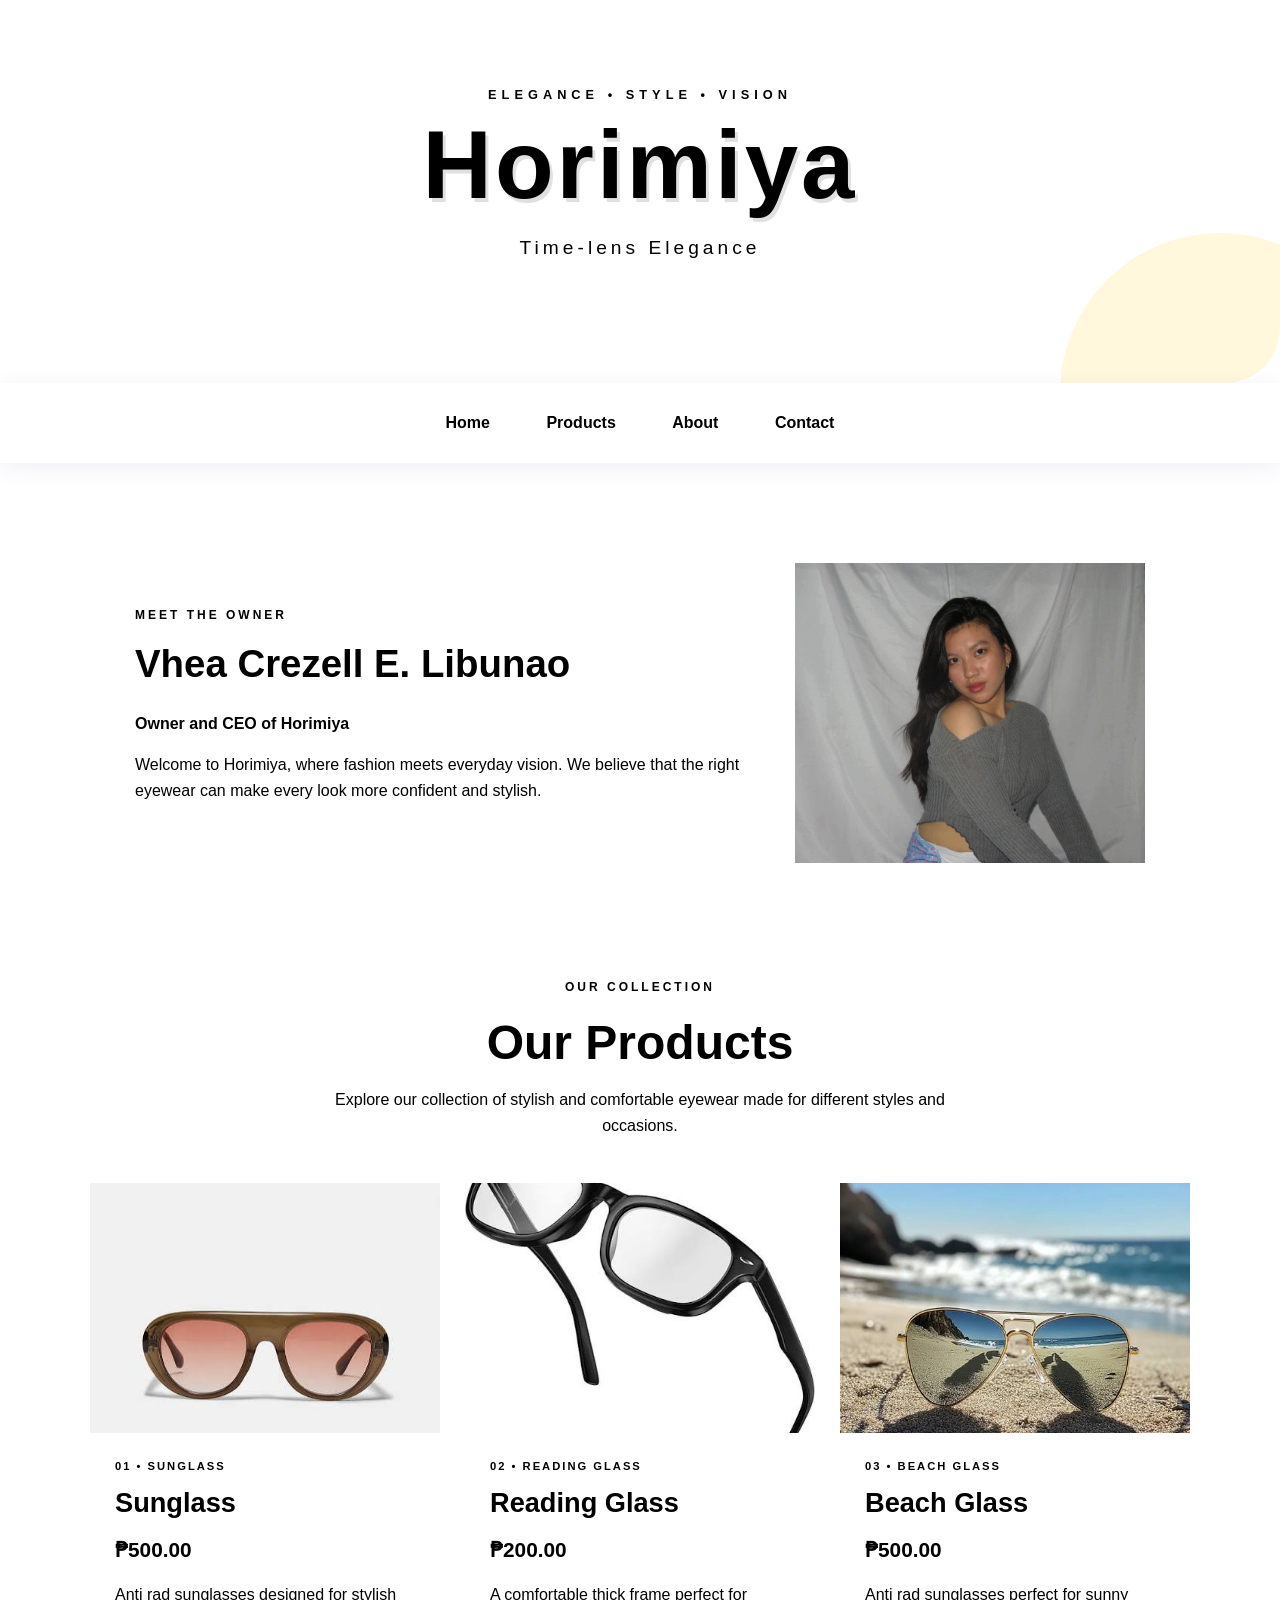
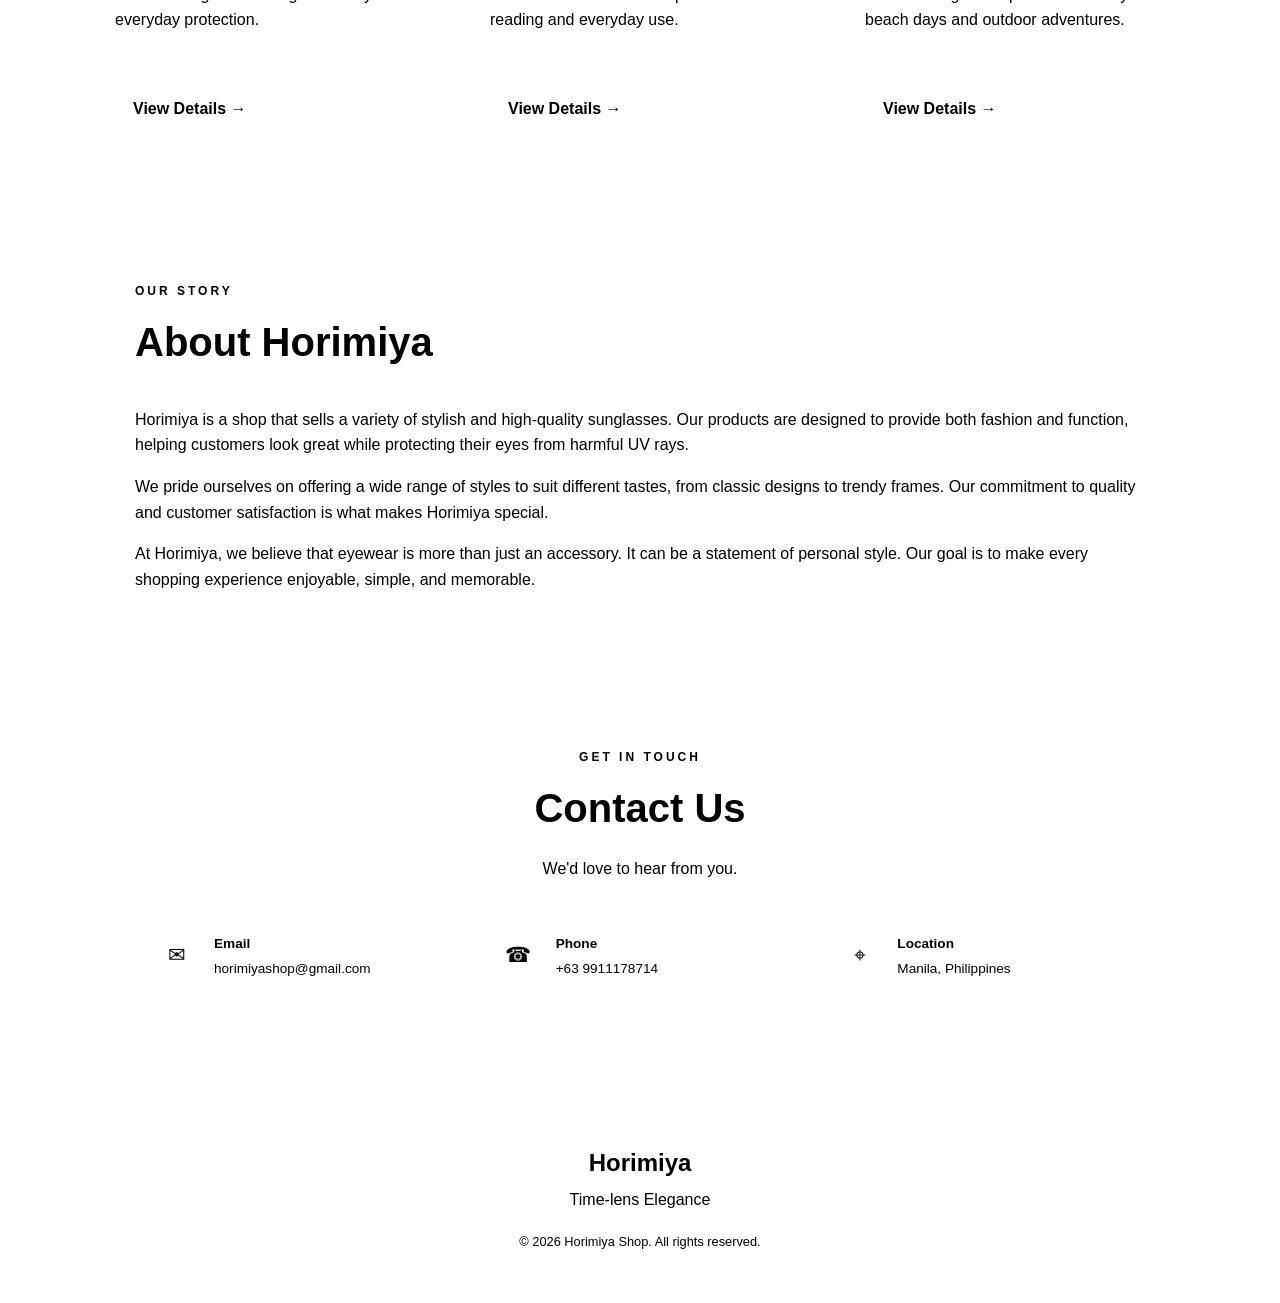
==== commit ee1ab568: "Add starter home page" ====
--- a/index.html
+++ b/index.html
@@ -1,4 +1,3 @@
-```html
 <!DOCTYPE html>
 <html lang="en">
 
@@ -342,5 +341,4 @@
     </footer>
 
 </body>
-</html>
-```
+</html>
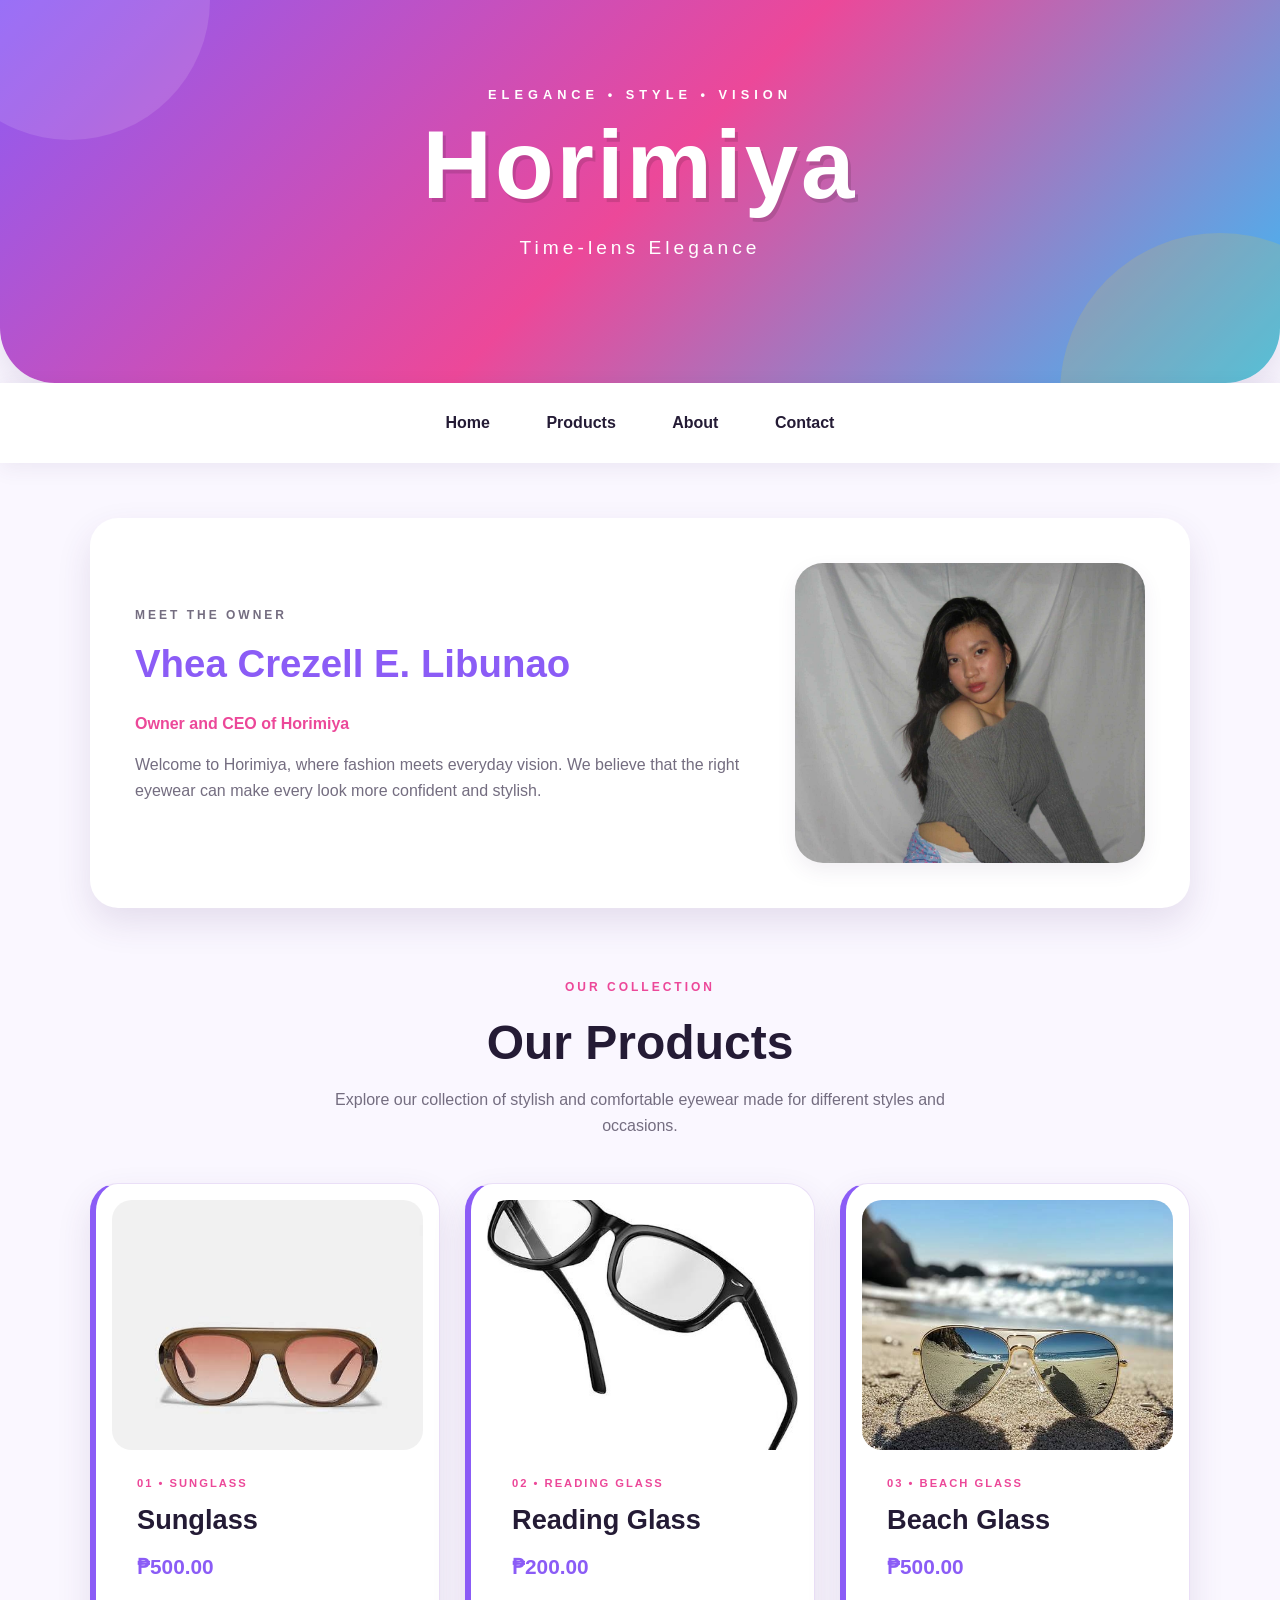
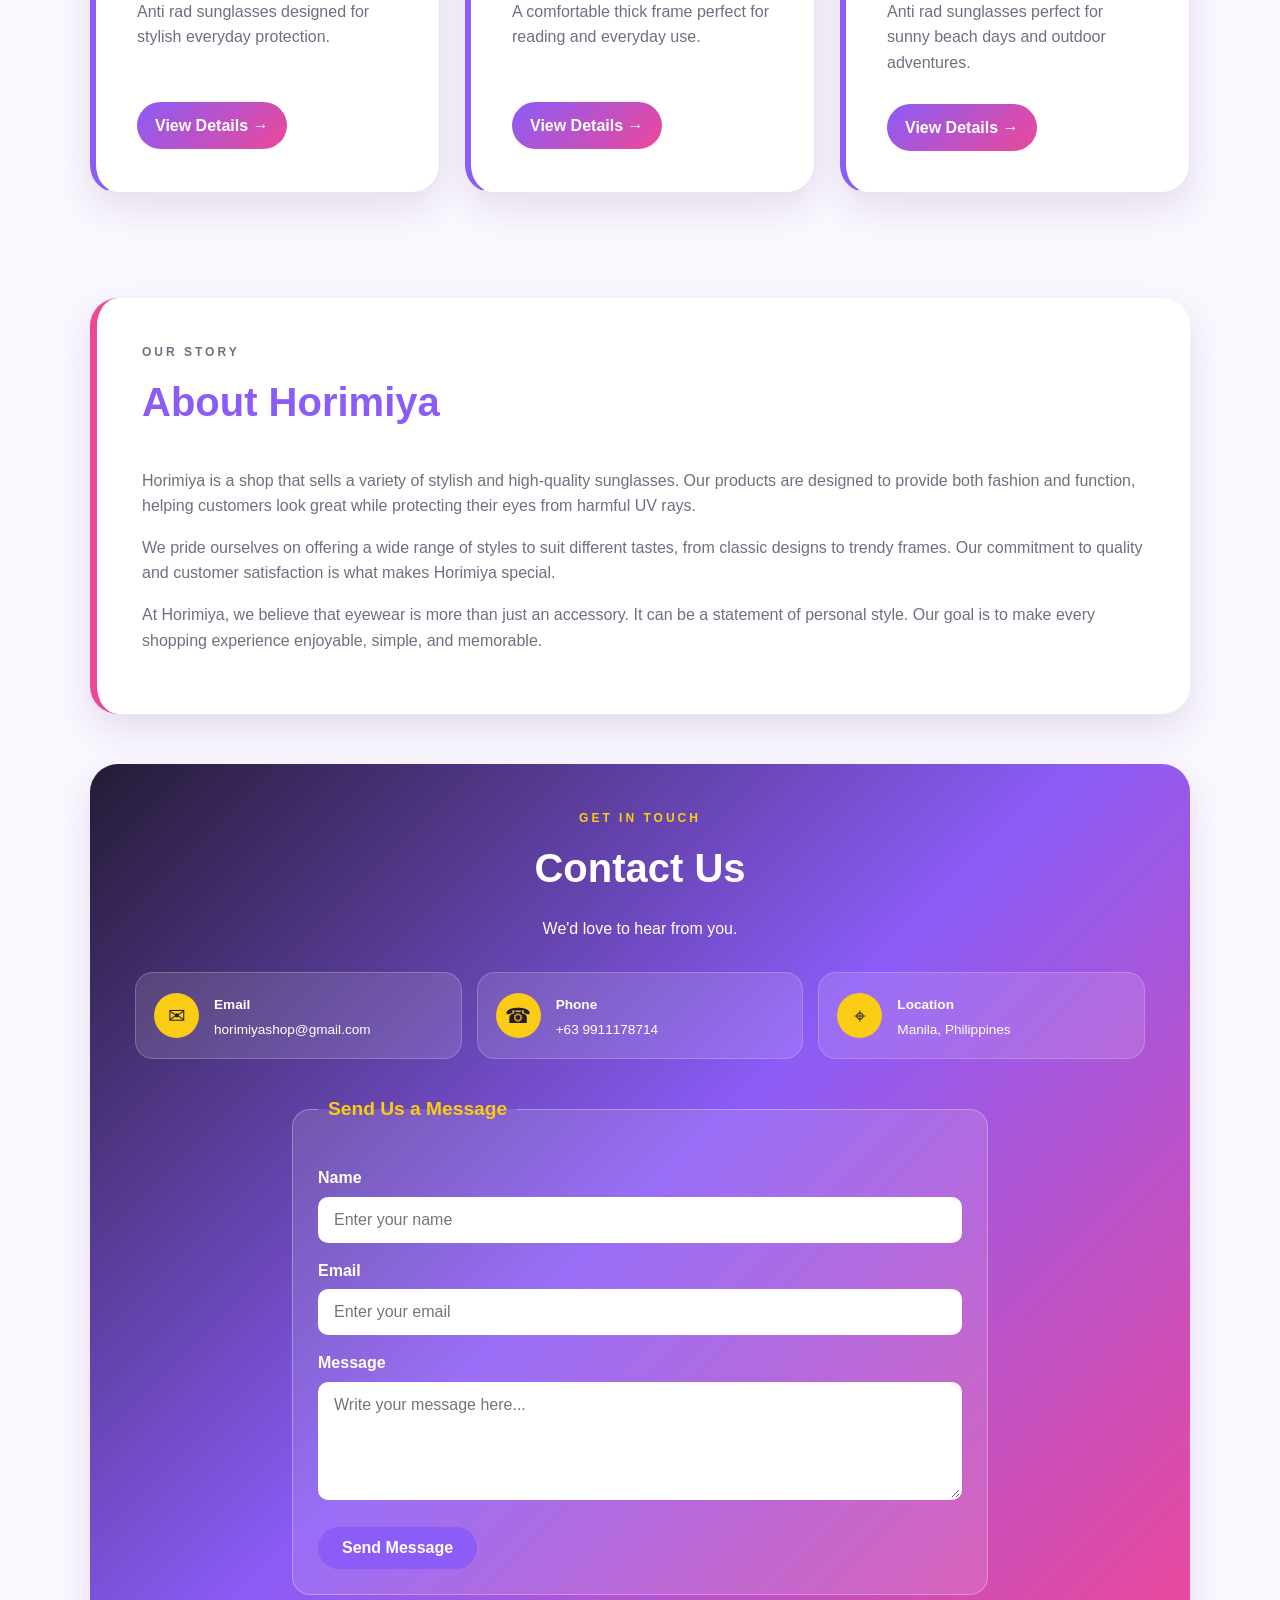
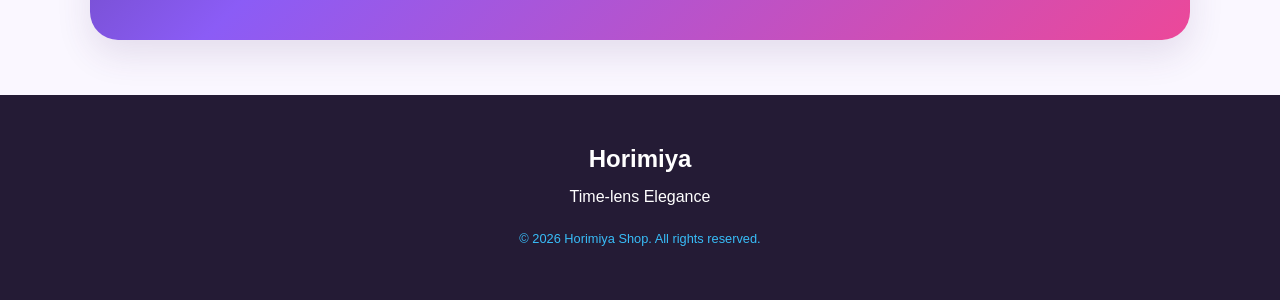
==== commit fea5aebd: "Add starter home page" ====
--- a/index.html
+++ b/index.html
@@ -286,38 +286,102 @@
             </p>
 
 
+            <!-- ==================== CONTACT INFORMATION ==================== -->
+
             <div class="contact-info">
 
                 <div class="contact-item">
+
                     <span>✉</span>
 
                     <div>
                         <strong>Email</strong>
                         <p>horimiyashop@gmail.com</p>
                     </div>
+
                 </div>
 
 
                 <div class="contact-item">
+
                     <span>☎</span>
 
                     <div>
                         <strong>Phone</strong>
                         <p>+63 9911178714</p>
                     </div>
+
                 </div>
 
 
                 <div class="contact-item">
+
                     <span>⌖</span>
 
                     <div>
                         <strong>Location</strong>
                         <p>Manila, Philippines</p>
                     </div>
+
                 </div>
 
             </div>
+
+
+            <!-- ==================== CONTACT FORM ==================== -->
+
+            <form class="contact-form">
+
+                <fieldset>
+
+                    <legend>Send Us a Message</legend>
+
+                    <label for="name">
+                        Name
+                    </label>
+
+                    <input
+                        type="text"
+                        id="name"
+                        name="name"
+                        placeholder="Enter your name"
+                        required
+                    >
+
+
+                    <label for="email">
+                        Email
+                    </label>
+
+                    <input
+                        type="email"
+                        id="email"
+                        name="email"
+                        placeholder="Enter your email"
+                        required
+                    >
+
+
+                    <label for="message">
+                        Message
+                    </label>
+
+                    <textarea
+                        id="message"
+                        name="message"
+                        rows="5"
+                        placeholder="Write your message here..."
+                        required
+                    ></textarea>
+
+
+                    <button type="submit">
+                        Send Message
+                    </button>
+
+                </fieldset>
+
+            </form>
 
         </section>
 
@@ -341,4 +405,4 @@
     </footer>
 
 </body>
-</html>+</html>
--- a/style.css
+++ b/style.css
@@ -1,10 +1,11 @@
-```css
 /* =====================================================
    1. VARIABLES
    ===================================================== */
 
 :root {
     --brand-color: #8b5cf6;
+    --brand: #8b5cf6;
+
     --dark-ink: #241b35;
     --muted-grey: #746d80;
     --light-background: #faf7ff;
@@ -352,9 +353,15 @@
 
     background-color: var(--white);
 
+    padding: 16px;
+
     border: 1px solid var(--border-color);
 
+    border-left: 6px solid var(--brand);
+
     border-radius: var(--large-radius);
+
+    margin-bottom: 25px;
 
     box-shadow: var(--card-shadow);
 
@@ -381,6 +388,8 @@
     height: 250px;
 
     background-color: #f3eaff;
+
+    border-radius: 20px;
 }
 
 .product-image img {
@@ -627,7 +636,129 @@
 
 
 /* =====================================================
-   15. FOOTER
+   15. CONTACT FORM
+   ===================================================== */
+
+.contact-form {
+    max-width: 700px;
+
+    margin: 35px auto 0;
+
+    text-align: left;
+}
+
+.contact-form fieldset {
+    padding: 25px;
+
+    border: 1px solid rgba(255, 255, 255, 0.3);
+
+    border-radius: var(--medium-radius);
+
+    background-color: rgba(255, 255, 255, 0.12);
+}
+
+.contact-form legend {
+    padding: 0 10px;
+
+    color: var(--yellow);
+
+    font-size: 1.2rem;
+
+    font-weight: bold;
+}
+
+.contact-form label {
+    display: block;
+
+    margin: 15px 0 6px;
+
+    color: var(--white);
+
+    font-weight: bold;
+}
+
+.contact-form input,
+.contact-form textarea {
+    width: 100%;
+
+    padding: 12px 14px;
+
+    font-family: inherit;
+
+    font-size: 1rem;
+
+    color: var(--dark-ink);
+
+    background-color: var(--white);
+
+    border: 2px solid transparent;
+
+    border-radius: 10px;
+
+    box-sizing: border-box;
+}
+
+.contact-form textarea {
+    resize: vertical;
+}
+
+
+/* Visible keyboard focus state */
+
+.contact-form input:focus,
+.contact-form textarea:focus {
+    outline: 3px solid var(--brand);
+
+    outline-offset: 2px;
+}
+
+
+/* Submit button */
+
+.contact-form button {
+    margin-top: 20px;
+
+    padding: 12px 24px;
+
+    color: var(--white);
+
+    background-color: var(--brand);
+
+    border: none;
+
+    border-radius: 25px;
+
+    font-family: inherit;
+
+    font-size: 1rem;
+
+    font-weight: bold;
+
+    cursor: pointer;
+
+    transition:
+        background-color 0.3s ease,
+        transform 0.3s ease;
+}
+
+.contact-form button:hover {
+    background-color: var(--pink);
+
+    transform: translateY(-2px);
+}
+
+
+/* Keyboard focus for button */
+
+.contact-form button:focus {
+    outline: 3px solid var(--yellow);
+
+    outline-offset: 2px;
+}
+
+
+/* =====================================================
+   16. FOOTER
    ===================================================== */
 
 footer {
@@ -660,7 +791,7 @@
 
 
 /* =====================================================
-   16. RESPONSIVE DESIGN
+   17. RESPONSIVE DESIGN
    ===================================================== */
 
 @media (max-width: 850px) {
@@ -690,7 +821,7 @@
 
 
 /* =====================================================
-   17. MOBILE DESIGN
+   18. MOBILE DESIGN
    ===================================================== */
 
 @media (max-width: 500px) {
@@ -752,6 +883,8 @@
 
     .product-card {
         border-radius: 22px;
+
+        padding: 16px;
     }
 
     .product-image {
@@ -761,5 +894,8 @@
     .contact-item {
         align-items: flex-start;
     }
-}
-```
+
+    .contact-form fieldset {
+        padding: 18px;
+    }
+}
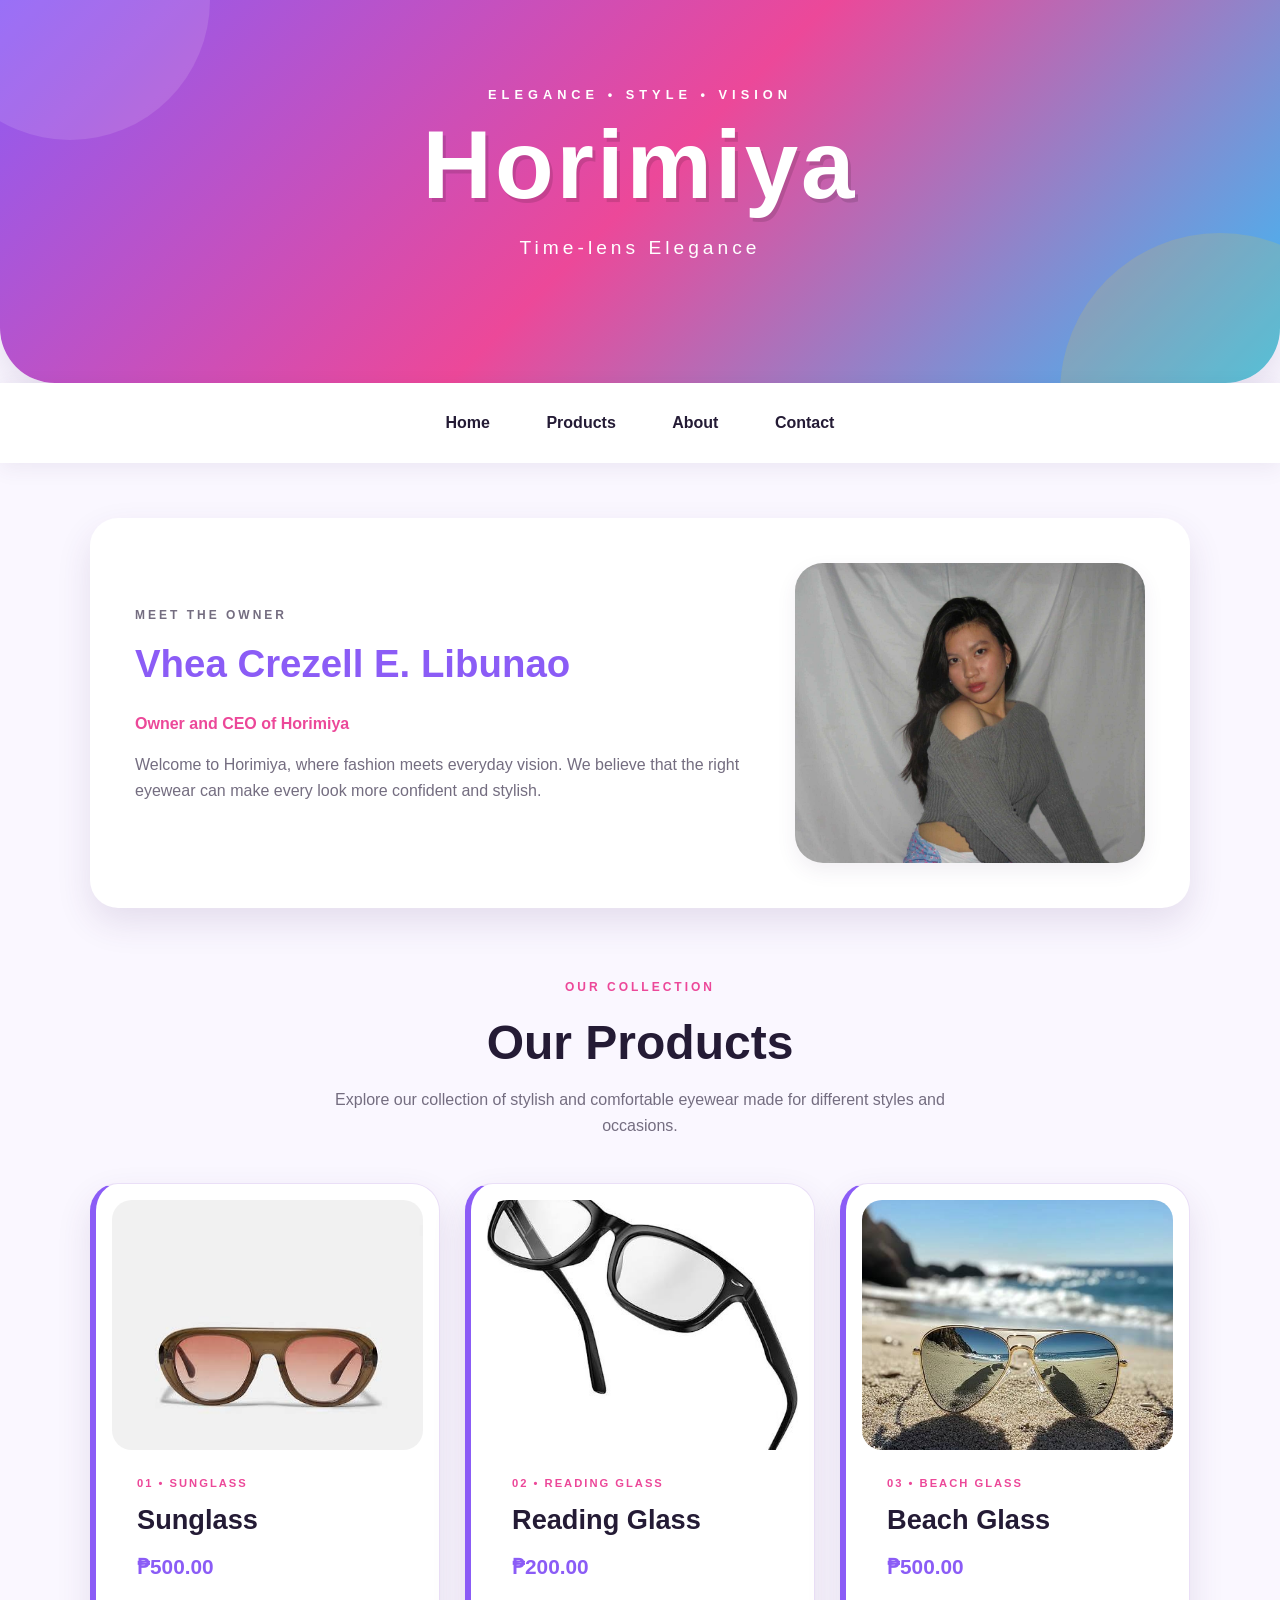
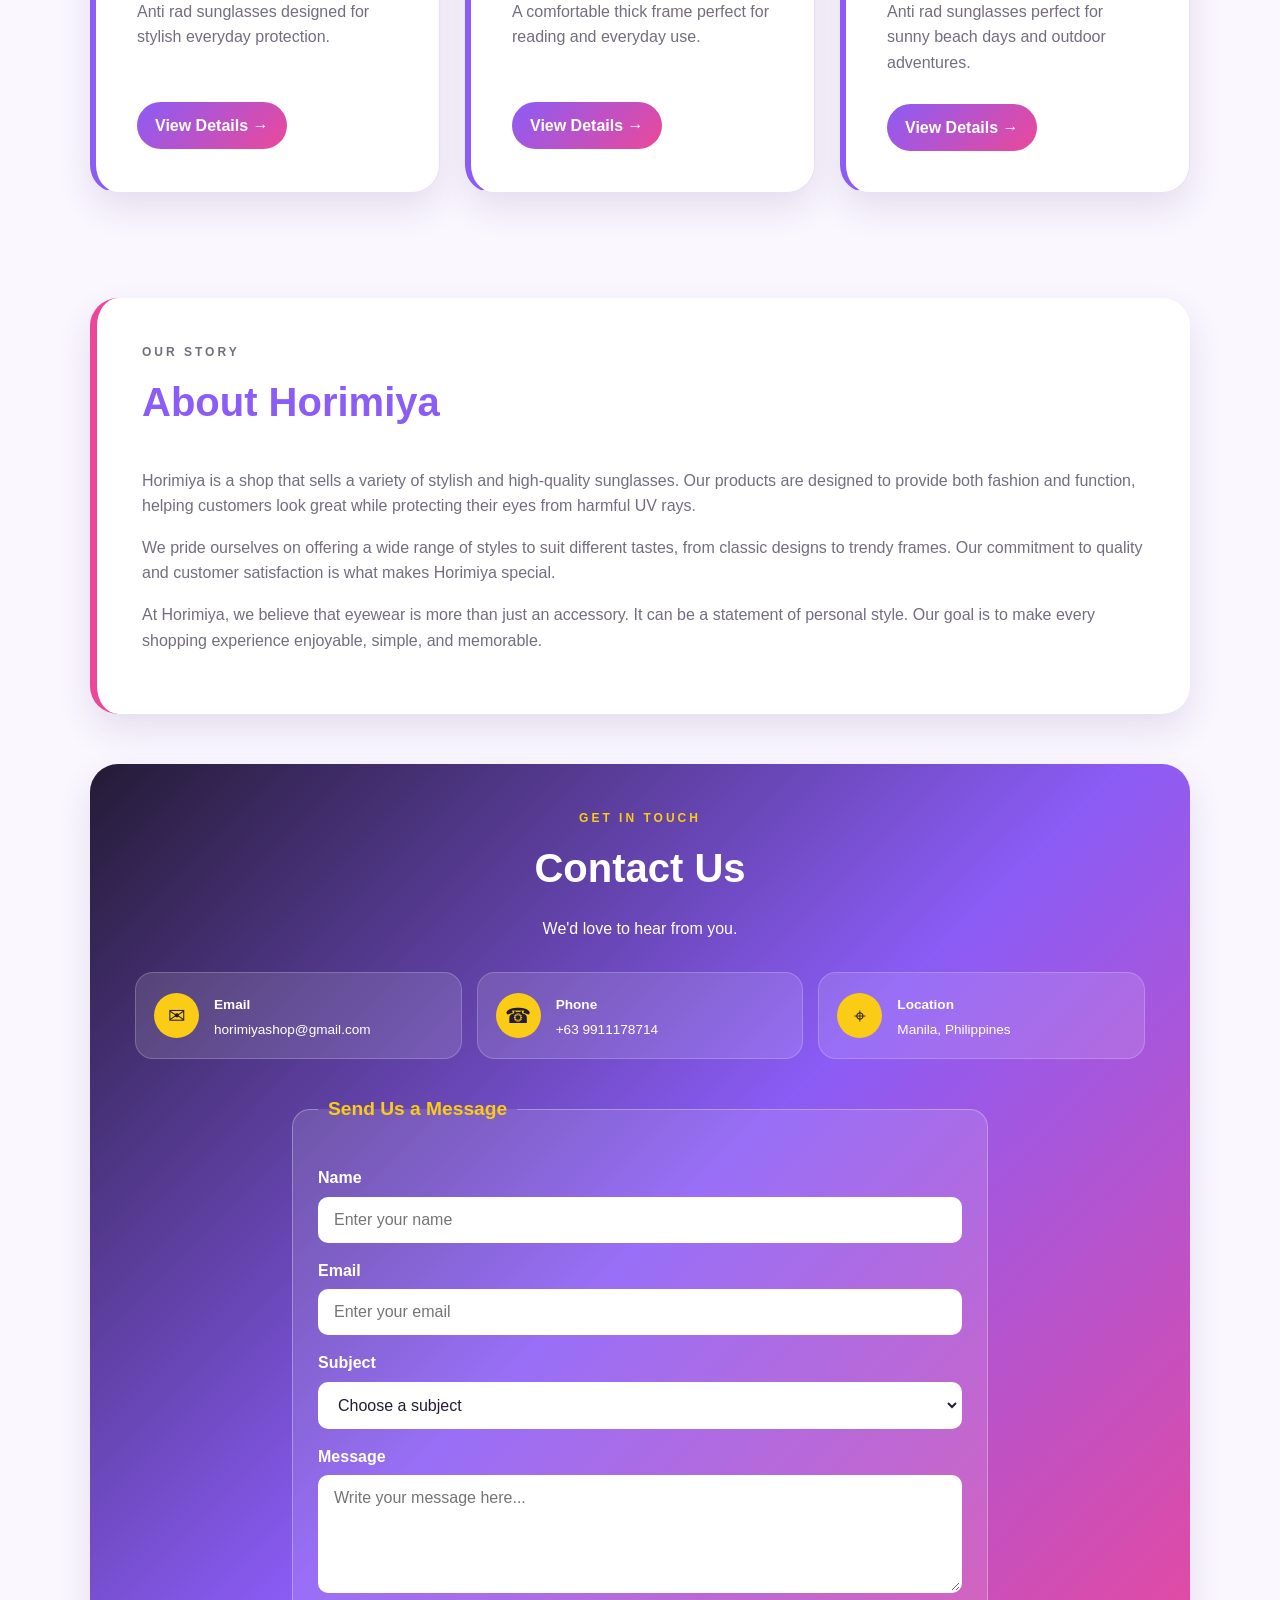
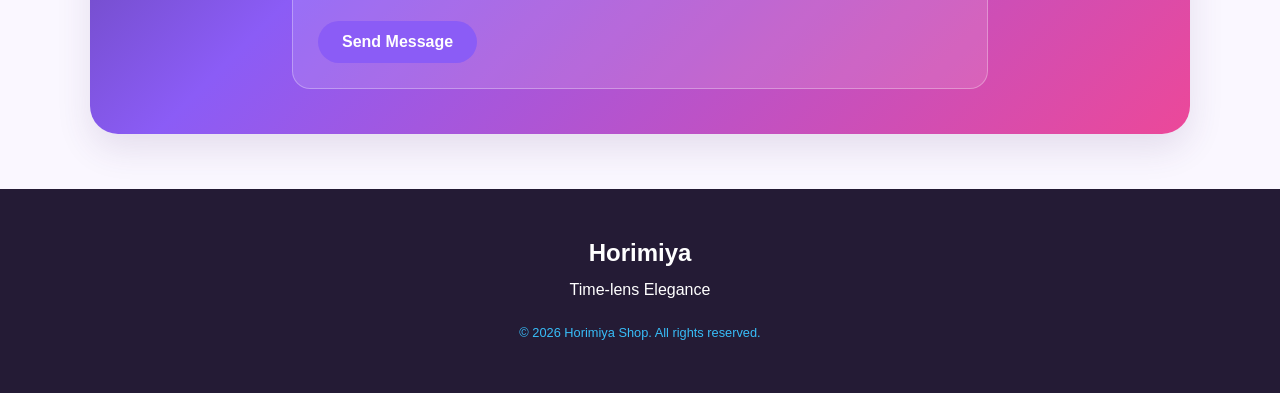
==== commit 838bf0e0: "Add starter home page" ====
--- a/index.html
+++ b/index.html
@@ -335,6 +335,9 @@
                 <fieldset>
 
                     <legend>Send Us a Message</legend>
+
+
+                    <!-- Name -->
 
                     <label for="name">
                         Name
@@ -349,6 +352,8 @@
                     >
 
 
+                    <!-- Email -->
+
                     <label for="email">
                         Email
                     </label>
@@ -362,6 +367,41 @@
                     >
 
 
+                    <!-- Subject -->
+
+                    <label for="subject">
+                        Subject
+                    </label>
+
+                    <select
+                        id="subject"
+                        name="subject"
+                        required
+                    >
+                        <option value="">
+                            Choose a subject
+                        </option>
+
+                        <option value="suggest-place">
+                            Suggest a place
+                        </option>
+
+                        <option value="correct-detail">
+                            Correct a detail
+                        </option>
+
+                        <option value="ask-question">
+                            Ask a question
+                        </option>
+
+                        <option value="something-else">
+                            Something else
+                        </option>
+                    </select>
+
+
+                    <!-- Message -->
+
                     <label for="message">
                         Message
                     </label>
@@ -375,6 +415,8 @@
                     ></textarea>
 
 
+                    <!-- Send Button -->
+
                     <button type="submit">
                         Send Message
                     </button>
@@ -405,4 +447,4 @@
     </footer>
 
 </body>
-</html>
+</html>
--- a/style.css
+++ b/style.css
@@ -678,7 +678,8 @@
 }
 
 .contact-form input,
-.contact-form textarea {
+.contact-form textarea,
+.contact-form select {
     width: 100%;
 
     padding: 12px 14px;
@@ -706,7 +707,8 @@
 /* Visible keyboard focus state */
 
 .contact-form input:focus,
-.contact-form textarea:focus {
+.contact-form textarea:focus,
+.contact-form select:focus {
     outline: 3px solid var(--brand);
 
     outline-offset: 2px;
